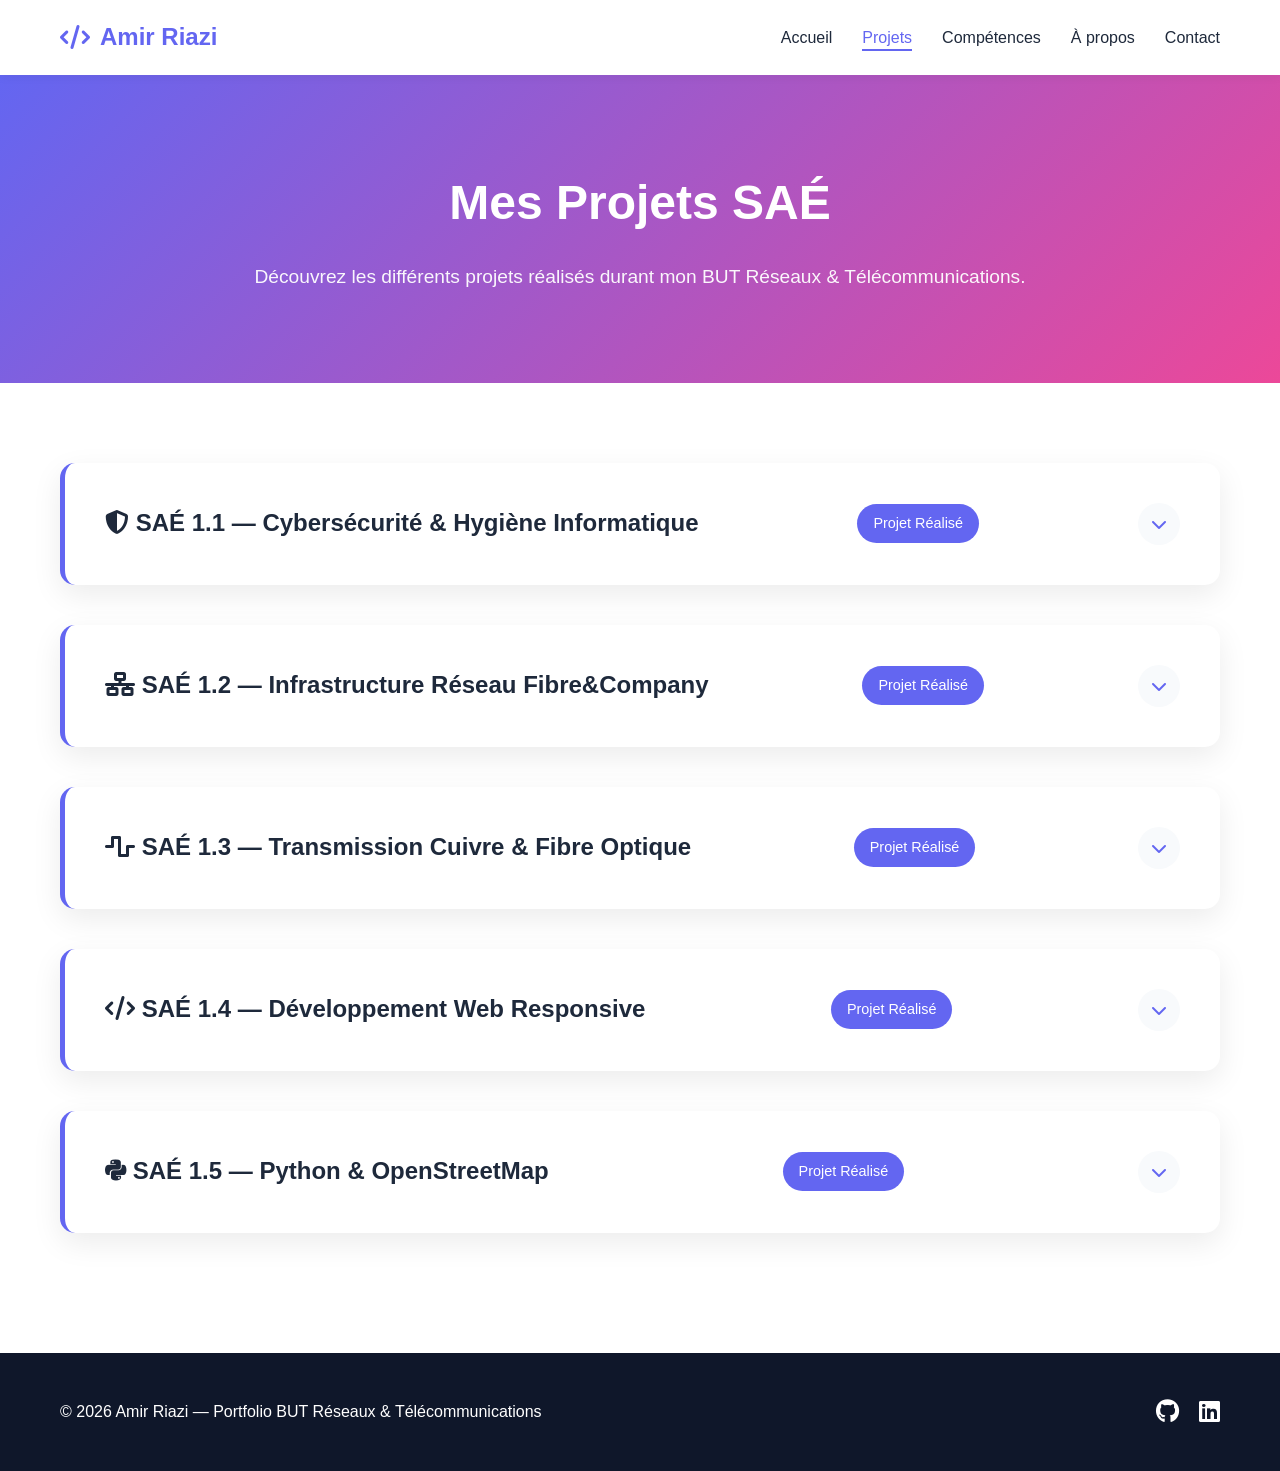
==== pages/projets.html @ 75310626 "first commit" ====
<!doctype html>
<html lang="fr">
  <head>
    <meta charset="UTF-8" />
    <meta name="viewport" content="width=device-width, initial-scale=1.0" />

    <title>Mes Projets SAÉ - Amir Riazi</title>

    <link rel="stylesheet" href="../css/style.css" />

    <link
      rel="stylesheet"
      href="https://cdnjs.cloudflare.com/ajax/libs/font-awesome/6.4.0/css/all.min.css"
    />
  </head>

  <body>
    <!-- NAVBAR -->

    <nav class="navbar">
      <div class="nav-container">
        <div class="logo">
          <a href="../index.html">
            <i class="fas fa-code"></i>
            Amir Riazi
          </a>
        </div>

        <ul class="nav-menu">
          <li><a href="../index.html">Accueil</a></li>
          <li><a href="projets.html" class="active">Projets</a></li>
          <li><a href="competences.html">Compétences</a></li>
          <li><a href="a-propos.html">À propos</a></li>
          <li><a href="contact.html">Contact</a></li>
        </ul>

        <div class="hamburger">
          <span></span>
          <span></span>
          <span></span>
        </div>
      </div>
    </nav>

    <!-- HERO -->

    <section class="page-hero">
      <h1>Mes Projets SAÉ</h1>

      <p>
        Découvrez les différents projets réalisés durant mon BUT Réseaux &
        Télécommunications.
      </p>
    </section>

    <!-- PROJETS -->

    <section class="projects-section">
      <div class="container">
        <!-- SAE 11 -->

        <div class="project-detail" id="sae11">
          <div class="project-header">
            <h2>
              <i class="fas fa-shield-alt"></i>
              SAÉ 1.1 — Cybersécurité & Hygiène Informatique
            </h2>

            <span class="status-badge">Projet Réalisé</span>
          </div>

          <div class="project-content">
            <!-- PRÉSENTATION -->

            <div class="project-info">
              <h3>📚 Présentation de la SAE11</h3>

              <p>
                La SAE11, intitulée
                <strong>
                  « Se sensibiliser à l’hygiène informatique et à la
                  cybersécurité » </strong
                >, avait pour objectif de découvrir les bonnes pratiques de
                sécurité informatique ainsi que les principaux risques présents
                dans un environnement numérique.
              </p>

              <p>
                Cette SAE était principalement une formation de sensibilisation
                à la cybersécurité et à l’utilisation sécurisée des outils
                informatiques.
              </p>
            </div>

            <!-- TRAVAIL RÉALISÉ -->

            <div class="project-info">
              <h3>👨‍💻 Travail réalisé</h3>

              <p>
                Durant cette SAE, nous avons travaillé en groupe sur une
                présentation orale portant sur les différences entre les
                protocoles Telnet et SSH.
              </p>

              <p>
                Nous avons réalisé un diaporama expliquant le fonctionnement des
                deux protocoles, leurs avantages ainsi que leurs différences de
                sécurité.
              </p>

              <p>
                Nous avons notamment expliqué pourquoi SSH est plus sécurisé que
                Telnet grâce au chiffrement des communications et à la
                protection des identifiants de connexion.
              </p>

              <p>
                Comme vous pouvez le voir dans
                <a href="#preuve1">la preuve 1</a>, nous avons préparé une
                présentation complète avant de passer notre oral devant la
                classe.
              </p>

              <p>
                Une autre partie importante de cette SAE concernait une
                formation d’hygiène informatique réalisée sur le site du MOOC
                ANSSI afin d’obtenir une certification de sensibilisation à la
                cybersécurité.
              </p>

              <p>
                Malheureusement, le site utilisé durant la formation a changé et
                nous n’avons plus accès à certaines parties de l’ancienne
                plateforme.
              </p>

              <p>
                Comme vous pouvez le voir dans
                <a href="#preuve2">la preuve 2</a>, cette formation abordait
                plusieurs thèmes liés à la sécurité informatique et aux bonnes
                pratiques numériques.
              </p>
            </div>

            <!-- DIFFICULTÉS -->

            <div class="project-info">
              <h3>⚠️ Difficultés rencontrées</h3>

              <p>
                Cette SAE ne comportait pas de grandes difficultés techniques
                car il s’agissait principalement d’un travail de sensibilisation
                et de recherche documentaire.
              </p>

              <p>
                La principale difficulté concernait surtout la compréhension des
                différences entre Telnet et SSH ainsi que l’organisation des
                informations pour la présentation orale.
              </p>

              <p>
                Il fallait également bien comprendre le rôle du chiffrement et
                des accès sécurisés dans les réseaux informatiques.
              </p>
            </div>

            <!-- DÉMARCHE -->

            <div class="project-info">
              <h3>🔧 Démarche réalisée</h3>

              <p>
                Pour réaliser ce travail, nous avons commencé par effectuer des
                recherches documentaires sur les protocoles Telnet et SSH afin
                de mieux comprendre leur fonctionnement.
              </p>

              <p>
                Nous avons ensuite réparti le travail entre les membres du
                groupe afin de préparer les différentes parties du diaporama.
              </p>

              <p>
                Après la préparation du support de présentation, nous avons
                organisé notre oral afin d’expliquer clairement les différences
                entre les deux protocoles et les notions de sécurité associées.
              </p>

              <p>
                Concernant la formation MOOC ANSSI, nous avons suivi les
                différents modules de sensibilisation afin d’apprendre les
                bonnes pratiques de cybersécurité et les risques liés aux usages
                numériques.
              </p>
            </div>

            <!-- AC -->

            <div class="project-info">
              <h3>📈 Apprentissages Critiques développés</h3>

              <div class="ac-list">
                <ul>
                  <li>
                    <strong>
                      AC11.02 — Comprendre l’architecture et les fondements des
                      systèmes numériques, les principes du codage de
                      l’information, des communications et de l’Internet
                    </strong>

                    <p>
                      Cette SAE m’a permis de mieux comprendre le fonctionnement
                      des communications réseau et les différences entre les
                      protocoles Telnet et SSH.
                    </p>
                  </li>

                  <li>
                    <strong>
                      AC11.04 — Maîtriser les rôles et les principes
                      fondamentaux des systèmes d’exploitation afin d’interagir
                      avec ceux-ci
                    </strong>

                    <p>
                      Grâce à cette SAE, j’ai découvert le fonctionnement des
                      accès distants sécurisés sous Linux ainsi que
                      l’utilisation de SSH pour administrer une machine de
                      manière sécurisée.
                    </p>
                  </li>
                </ul>
              </div>
            </div>

            <!-- PREUVES -->

            <div class="project-info">
              <h3>📸 Preuves</h3>

              <p>
                Les captures ci-dessous montrent la présentation réalisée sur
                les différences entre Telnet et SSH ainsi que la formation de
                sensibilisation à l’hygiène informatique suivie durant la SAE.
              </p>
            </div>

            <div class="project-gallery">
              <!-- PREUVE 1 -->

              <div class="proof-item" id="preuve1">
                <img
                  src="/images/telnet-ssh.png"
                  alt="Présentation Telnet et SSH"
                />

                <p class="proof-text">
                  Preuve 1 — Diaporama réalisé en groupe pour présenter les
                  différences entre les protocoles Telnet et SSH.
                </p>
              </div>

              <!-- PREUVE 2 -->

              <div class="proof-item" id="preuve2">
                <img src="/images/mooc-anssi.png" alt="Formation MOOC ANSSI" />

                <p class="proof-text">
                  Preuve 2 — Formation de sensibilisation à l’hygiène
                  informatique et à la cybersécurité réalisée sur le MOOC ANSSI.
                </p>
              </div>
            </div>
          </div>
        </div>

        <!-- SAE 12 -->

        <div class="project-detail" id="sae12">
          <div class="project-header">
            <h2>
              <i class="fas fa-network-wired"></i>
              SAÉ 1.2 — Infrastructure Réseau Fibre&Company
            </h2>

            <span class="status-badge">Projet Réalisé</span>
          </div>

          <div class="project-content">
            <!-- PRÉSENTATION -->

            <div class="project-info">
              <h3>📚 Présentation de la SAE12</h3>

              <p>
                La SAE12, intitulée
                <strong>« S’initier aux réseaux informatiques »</strong>, avait
                pour objectif de découvrir le fonctionnement d’une véritable
                infrastructure réseau d’entreprise à travers la mise en place
                d’un prototype réseau complet.
              </p>

              <p>
                Cette SAE a été l’une des SAE les plus enrichissantes et les
                plus importantes de ma première année de BUT Réseaux &
                Télécommunications car elle regroupait plusieurs domaines :
                réseaux, Linux, virtualisation, cybersécurité et services
                réseau.
              </p>

              <p>
                Nous avons travaillé sur une entreprise fictive appelée
                <strong>Fibre&Company</strong>, spécialisée dans le déploiement
                de fibre optique.
              </p>

              <p>
                Comme vous pouvez le voir dans
                <a href="#preuve4">la preuve 4</a>, nous disposions d’un schéma
                physique complet représentant l’architecture réseau du projet à
                réaliser.
              </p>
            </div>

            <!-- DÉMARCHES RÉALISÉES -->

            <div class="project-info">
              <h3>🛠️ Démarches réalisées</h3>

              <p>
                Dans ce projet réalisé en groupe de quatre étudiants, mon rôle
                principal concernait la configuration des switchs de niveau 2
                (L2).
              </p>

              <p>
                J’ai commencé par créer plusieurs VLANs afin de séparer les
                différents services de l’entreprise et améliorer l’organisation
                du réseau.
              </p>

              <p>
                J’ai ensuite configuré les ports des switchs en mode
                <strong>trunk</strong> afin de permettre le passage des VLANs
                entre les différents équipements réseau.
              </p>

              <p>
                Nous avons également travaillé sur le routage inter-VLAN afin de
                permettre la communication entre les différents réseaux de
                l’entreprise.
              </p>

              <p>
                Une autre partie importante du projet concernait
                l’administration sous Linux Debian et la virtualisation avec
                Proxmox.
              </p>

              <p>
                Nous avons configuré plusieurs services réseau ainsi qu’un
                serveur FTP permettant de sauvegarder les fichiers de
                configuration des switchs.
              </p>

              <p>
                Comme vous pouvez le voir dans
                <a href="#preuve4">la preuve 4</a>, nous avons suivi un schéma
                physique précis représentant l’infrastructure réseau complète de
                l’entreprise.
              </p>
            </div>

            <!-- DIFFICULTÉS -->

            <div class="project-info">
              <h3>⚠️ Difficultés rencontrées</h3>

              <p>Le premier problème concernait la configuration des VLANs.</p>

              <p>
                Nous avions oublié de créer un VLAN correspondant à une partie
                de l’entreprise, ce qui empêchait certains équipements de
                communiquer correctement sur le réseau.
              </p>

              <p>
                Comme vous pouvez le voir dans
                <a href="#preuve1">la preuve 1</a>, il manquait une partie de la
                configuration VLAN dans notre infrastructure.
              </p>

              <p>
                Le deuxième problème concernait le serveur Proxmox et la
                configuration du NAT.
              </p>

              <p>
                Nous manquions de connaissances concernant la traduction
                d’adresses IP permettant aux machines virtuelles d’accéder à
                Internet depuis le réseau interne de l’entreprise.
              </p>

              <p>
                Comme vous pouvez le voir dans
                <a href="#preuve2">la preuve 2</a>, la configuration du NAT et
                des services réseau sous Linux Debian était une partie complexe
                du projet.
              </p>

              <p>Le troisième problème concernait le routage inter-VLAN.</p>

              <p>
                Certaines erreurs dans la configuration empêchaient les VLANs de
                communiquer correctement entre eux.
              </p>

              <p>
                Comme vous pouvez le voir dans
                <a href="#preuve3">la preuve 3</a>, plusieurs erreurs de
                configuration réseau empêchaient le bon fonctionnement du
                routage inter-VLAN.
              </p>
            </div>

            <!-- RÉSOLUTION -->

            <div class="project-info">
              <h3>🔧 Démarches de résolution</h3>

              <p>
                Pour résoudre le problème des VLANs, nous avons analysé notre
                architecture réseau puis ajouté le VLAN manquant afin de
                corriger la communication entre les différents services de
                l’entreprise.
              </p>

              <p>
                Concernant le problème du NAT sous Proxmox, nous avons effectué
                des recherches dans la documentation ainsi que sur Internet afin
                de mieux comprendre le fonctionnement de la traduction
                d’adresses IP.
              </p>

              <p>
                Après plusieurs tests et modifications des configurations
                réseau, nous avons réussi à permettre aux machines virtuelles
                d’accéder à Internet.
              </p>

              <p>
                Enfin, pour résoudre les problèmes de routage inter-VLAN, nous
                avons revérifié les configurations des interfaces, des VLANs et
                des routes afin de corriger les erreurs présentes dans le
                réseau.
              </p>

              <p>
                Grâce à cette démarche progressive, nous avons réussi à rendre
                l’infrastructure réseau fonctionnelle et plus stable.
              </p>
            </div>

            <!-- AC -->

            <div class="project-info">
              <h3>📈 Apprentissages Critiques développés</h3>

              <div class="ac-list">
                <ul>
                  <li>
                    <strong>
                      AC11.01 — Maîtriser les lois fondamentales de
                      l’électricité
                    </strong>

                    <p>
                      Cette SAE m’a permis de mieux comprendre le fonctionnement
                      des équipements réseau et leur organisation dans une
                      infrastructure professionnelle.
                    </p>
                  </li>

                  <li>
                    <strong>
                      AC11.02 — Comprendre l’architecture et les fondements des
                      systèmes numériques
                    </strong>

                    <p>
                      Grâce à cette SAE, j’ai découvert le fonctionnement global
                      d’une infrastructure réseau d’entreprise et les principes
                      de communication entre les différents réseaux.
                    </p>
                  </li>

                  <li>
                    <strong>
                      AC11.03 — Configurer les fonctions de base du réseau local
                    </strong>

                    <p>
                      Cette SAE m’a permis de configurer des VLANs, des ports
                      trunk et plusieurs équipements Cisco dans une
                      infrastructure réseau complète.
                    </p>
                  </li>

                  <li>
                    <strong>
                      AC11.04 — Maîtriser les rôles et principes fondamentaux
                      des systèmes d’exploitation
                    </strong>

                    <p>
                      J’ai découvert l’administration Linux Debian ainsi que la
                      configuration des services réseau et de la virtualisation
                      sous Proxmox.
                    </p>
                  </li>

                  <li>
                    <strong>
                      AC11.05 — Identifier les dysfonctionnements du réseau
                      local
                    </strong>

                    <p>
                      Cette SAE m’a permis d’analyser et corriger plusieurs
                      problèmes réseau liés aux VLANs, au NAT et au routage
                      inter-VLAN.
                    </p>
                  </li>
                </ul>
              </div>
            </div>

            <!-- PREUVES -->

            <div class="project-info">
              <h3>📸 Preuves</h3>

              <p>
                Les captures ci-dessous présentent différentes étapes du projet,
                les configurations réalisées ainsi que les problèmes rencontrés
                durant la SAE12.
              </p>
            </div>

            <div class="project-gallery">
              <!-- PREUVE 1 -->

              <div class="proof-item" id="preuve1">
                <img
                  src="/images/intervlan-problem.png"
                  alt="Problème routage inter VLAN"
                />

                <p class="proof-text">
                  Preuve 1 — Problèmes rencontrés durant la configuration du
                  routage inter-VLAN.
                </p>
              </div>

              <!-- PREUVE 2 -->

              <div class="proof-item" id="preuve2">
                <img
                  src="/images/proxmox-linux.png"
                  alt="Configuration Proxmox Linux"
                />

                <p class="proof-text">
                  Preuve 2 — Configuration des services réseau sous Proxmox et
                  Linux Debian.
                </p>
              </div>

              <!-- PREUVE 3 -->

              <div class="proof-item" id="preuve3">
                <img src="/images/vlan-problem.png" alt="Erreur VLAN" />

                <p class="proof-text">
                  Preuve 3 — Erreurs de configuration VLAN durant le projet.
                </p>
              </div>

              <!-- PREUVE 4 -->

              <div class="proof-item" id="preuve4">
                <img
                  src="/images/schema-physique.png"
                  alt="Schéma physique réseau"
                />

                <p class="proof-text">
                  Preuve 4 — Schéma physique de l’infrastructure réseau fourni
                  pour le projet Fibre&Company.
                </p>
              </div>
            </div>
          </div>
        </div>

        <!-- SAE 13 -->

        <div class="project-detail" id="sae13">
          <div class="project-header">
            <h2>
              <i class="fas fa-wave-square"></i>
              SAÉ 1.3 — Transmission Cuivre & Fibre Optique
            </h2>

            <span class="status-badge">Projet Réalisé</span>
          </div>

          <div class="project-content">
            <div class="project-info">
              <h3>📚 Présentation de la SAE13</h3>

              <p>
                La SAE13, intitulée
                <strong>« Découverte d’un dispositif de transmission »</strong>,
                avait pour objectif de découvrir les supports physiques de
                transmission utilisés dans les réseaux informatiques, notamment
                les câbles en cuivre et la fibre optique.
              </p>

              <p>
                Durant cette SAE, nous avons réalisé plusieurs manipulations
                permettant de comprendre le fonctionnement des transmissions
                réseau et les méthodes utilisées pour mesurer certaines
                caractéristiques physiques des câbles.
              </p>

              <p>
                Nous avons notamment effectué des mesures de longueur de câbles
                avec un analyseur DTF, observé le déplacement d’une onde dans un
                câble avec un oscilloscope et réalisé des mesures d’atténuation
                sur une liaison fibre optique FTTH.
              </p>

              <p>
                Cette SAE m’a permis de mieux comprendre le fonctionnement des
                supports de transmission et les techniques utilisées pour
                analyser la qualité d’une liaison réseau.
              </p>
            </div>

            <div class="project-info">
              <h3>👨‍💻 Réalisation du projet</h3>

              <p>
                Pour réaliser cette SAE, nous avons commencé par manipuler
                différents types de câbles comme les câbles coaxiaux RG58 et les
                câbles Ethernet.
              </p>

              <p>
                Nous avons utilisé un analyseur DTF afin de mesurer la longueur
                des câbles et détecter d’éventuels défauts de transmission.
              </p>

              <p>
                Ensuite, nous avons utilisé un GBF et un oscilloscope pour
                observer le temps de propagation d’une impulsion électrique dans
                les câbles afin de calculer leur longueur.
              </p>

              <p>
                Une autre partie importante du projet concernait la fibre
                optique. Nous avons réalisé une liaison FTTH puis effectué des
                mesures de photométrie afin d’analyser l’atténuation du signal
                optique.
              </p>

              <p>
                Nous avons également étudié les différentes étapes de
                certification des supports de transmission grâce à une étude
                documentaire réalisée en parallèle des manipulations.
              </p>
            </div>

            <div class="project-info">
              <h3>⚠️ Difficultés rencontrées</h3>

              <p>
                L’une des principales difficultés du projet concernait
                l’utilisation des appareils de mesure comme le DTF et
                l’oscilloscope, car il fallait bien comprendre l’interprétation
                des signaux et des résultats obtenus.
              </p>

              <p>
                Nous avons aussi rencontré des difficultés lors du calcul de la
                longueur des câbles à partir du temps de propagation des
                impulsions électriques.
              </p>

              <p>
                Concernant la fibre optique, la réalisation de la liaison FTTH
                demandait beaucoup de précision afin d’obtenir une atténuation
                correcte et éviter les pertes importantes du signal.
              </p>
            </div>

            <div class="project-info">
              <h3>🔧 Démarche de résolution</h3>

              <p>
                Pour résoudre ces difficultés, nous avons procédé étape par
                étape en vérifiant les branchements et les paramètres des
                appareils de mesure.
              </p>

              <p>
                Nous avons utilisé les formules étudiées en TD afin de calculer
                la NVP et la longueur des câbles à partir des mesures réalisées.
              </p>

              <p>
                Pour mieux comprendre les résultats, nous avons comparé les
                différentes mesures obtenues avec le DTF, le GBF et
                l’oscilloscope.
              </p>

              <p>
                Concernant la fibre optique, nous avons vérifié les connexions
                et repris plusieurs fois les mesures afin d’obtenir une
                atténuation plus précise et plus stable.
              </p>
            </div>

            <div class="project-info">
              <h3>📈 Bilan et compétences développées</h3>

              <p>
                Cette SAE m’a permis de développer mes compétences dans
                l’analyse des supports de transmission et dans l’utilisation des
                appareils de mesure réseau.
              </p>

              <p>
                J’ai appris à interpréter des signaux électriques, mesurer des
                longueurs de câbles et analyser l’atténuation d’une liaison
                fibre optique.
              </p>

              <p>
                Cette expérience m’a également permis de mieux comprendre le
                rôle des supports physiques dans les réseaux informatiques et
                les méthodes utilisées pour qualifier une liaison réseau.
              </p>
            </div>

            <div class="project-info">
              <h3>🛠️ Matériels utilisés</h3>

              <div class="skills-list">
                <span class="skill-tag">Oscilloscope</span>
                <span class="skill-tag">GBF</span>
                <span class="skill-tag">DTF</span>
                <span class="skill-tag">FTTH</span>
                <span class="skill-tag">RG58</span>
              </div>
            </div>

            <div class="project-gallery">
              <img src="/images/13.png" alt="Fibre Optique" />

              <img src="/images/cable.jpg" alt="Oscilloscope" />
            </div>
          </div>
        </div>
        <!-- SAE 14 -->

        <div class="project-detail" id="sae14">
          <div class="project-header">
            <h2>
              <i class="fas fa-code"></i>
              SAÉ 1.4 — Développement Web Responsive
            </h2>

            <span class="status-badge">Projet Réalisé</span>
          </div>

          <div class="project-content">
            <div class="project-info">
              <h3>📚 Présentation du projet</h3>

              <p>
                Cette SAE avait pour objectif de créer un site web responsive en
                utilisant HTML, CSS et JavaScript.
              </p>

              <p>
                Le projet consistait à développer un site Internet multipages
                avec une interface moderne, une navigation claire et un design
                adapté aux différents écrans comme les ordinateurs et les
                téléphones.
              </p>

              <p>
                Nous avons également utilisé GitHub Pages afin de publier le
                site web en ligne.
              </p>

              <p>
                Cette SAE m’a permis de découvrir les bases du développement web
                et l’organisation d’un projet front-end.
              </p>
            </div>

            <div class="project-info">
              <h3>👨‍💻 Réalisation du projet</h3>

              <p>
                Pour réaliser ce projet, nous avons commencé par créer la
                structure du site avec HTML avant d’ajouter le design avec CSS.
              </p>

              <p>
                Nous avons utilisé Flexbox et CSS Grid afin d’organiser les
                éléments de la page et rendre le site responsive sur différentes
                tailles d’écran.
              </p>

              <p>
                Une partie du projet concernait également l’ajout d’interactions
                en JavaScript afin d’améliorer l’expérience utilisateur et la
                navigation du site.
              </p>

              <p>
                Enfin, nous avons publié le projet sur GitHub Pages afin de
                rendre le site accessible en ligne.
              </p>
            </div>

            <div class="project-info">
              <h3>⚠️ Difficultés rencontrées</h3>

              <p>
                L’une des principales difficultés du projet concernait le CSS et
                l’organisation de la mise en page.
              </p>

              <p>
                Au début, j’avais du mal à comprendre le fonctionnement de
                Flexbox et CSS Grid, notamment pour aligner correctement les
                éléments et adapter le site aux différentes tailles d’écran.
              </p>

              <p>
                J’ai également rencontré des difficultés avec le responsive
                design, car certaines parties du site ne s’affichaient pas
                correctement sur téléphone ou tablette.
              </p>

              <p>
                La gestion des espacements, des tailles et de la structure des
                pages demandait beaucoup de tests et de modifications.
              </p>
            </div>

            <div class="project-info">
              <h3>🔧 Démarche de résolution</h3>

              <p>
                Pour résoudre ces difficultés, j’ai réalisé plusieurs tests en
                modifiant progressivement le CSS afin de mieux comprendre le
                comportement des éléments sur la page.
              </p>

              <p>
                J’ai utilisé les outils de développement du navigateur pour
                analyser les problèmes d’affichage et corriger les erreurs de
                mise en page.
              </p>

              <p>
                J’ai également consulté la documentation HTML/CSS ainsi que des
                exemples de Flexbox et CSS Grid afin de mieux comprendre leur
                fonctionnement.
              </p>

              <p>
                Grâce à cette méthode, j’ai pu améliorer progressivement le
                design du site et rendre l’interface plus responsive et plus
                propre.
              </p>
            </div>

            <div class="project-info">
              <h3>📈 Bilan et compétences développées</h3>

              <p>
                Cette SAE m’a permis de développer mes compétences en
                développement web front-end et en création d’interfaces web
                responsives.
              </p>

              <p>
                J’ai appris à structurer un site avec HTML, créer une mise en
                page avec CSS et utiliser JavaScript pour ajouter des
                interactions.
              </p>

              <p>
                Cette expérience m’a également permis de mieux comprendre
                l’importance de l’ergonomie, du responsive design et de
                l’organisation du code dans un projet web.
              </p>
            </div>

            <div class="project-info">
              <h3>🛠️ Technologies utilisées</h3>

              <div class="skills-list">
                <span class="skill-tag">HTML5</span>
                <span class="skill-tag">CSS3</span>
                <span class="skill-tag">JavaScript</span>
                <span class="skill-tag">GitHub</span>
                <span class="skill-tag">Responsive Design</span>
              </div>
            </div>

            <div class="project-gallery">
              <img src="/images/14.jpg" alt="Projet Web" />

              <img
                src="/images/html-css-collage-concept.jpg"
                alt="Responsive Design"
              />
            </div>
          </div>
        </div>

        <!-- SAE 15 -->

        <div class="project-detail" id="sae15">
          <div class="project-header">
            <h2>
              <i class="fab fa-python"></i>
              SAÉ 1.5 — Python & OpenStreetMap
            </h2>

            <span class="status-badge">Projet Réalisé</span>
          </div>

          <div class="project-content">
            <div class="project-info">
              <h3>📚 Présentation de la SAE15</h3>

              <p>
                La SAE15, intitulée
                <strong>« Traiter des données »</strong>, avait pour objectif de
                développer des outils en Python permettant d’exploiter les
                données du projet OpenStreetMap à l’aide de différentes APIs.
              </p>

              <p>
                Le projet consistait à récupérer des données géographiques au
                format JSON puis à générer automatiquement des fichiers Markdown
                et HTML contenant des informations et des statistiques sur
                différents lieux.
              </p>

              <p>
                Nous avons notamment travaillé avec les APIs OpenStreetMap et
                Overpass afin de récupérer des informations sur des points
                d’intérêt comme des restaurants, magasins ou autres équipements
                présents dans une zone géographique donnée.
              </p>

              <p>
                Cette SAE m’a permis de découvrir le traitement de données en
                Python, l’utilisation des APIs web et la génération automatique
                de fichiers HTML.
              </p>
            </div>

            <div class="project-info">
              <h3>👨‍💻 Réalisation du projet</h3>

              <p>
                Pour réaliser cette SAE, nous avons commencé par apprendre à
                envoyer des requêtes vers les APIs OpenStreetMap afin de
                récupérer des données géographiques au format JSON.
              </p>

              <p>
                Nous avons ensuite développé plusieurs scripts Python permettant
                d’analyser les données récupérées et de générer automatiquement
                des fichiers Markdown puis HTML.
              </p>

              <p>
                Une partie importante du projet consistait également à calculer
                des statistiques sur les données récupérées, comme le nombre de
                restaurants, les types de commerces ou certaines informations
                présentes dans OpenStreetMap.
              </p>

              <p>
                Nous avons aussi travaillé sur la conversion automatique des
                fichiers Markdown vers HTML afin d’obtenir une présentation plus
                agréable et plus lisible des résultats.
              </p>
            </div>

            <div class="project-info">
              <h3>⚠️ Difficultés rencontrées</h3>

              <p>
                L’une des principales difficultés du projet concernait la
                compréhension du format JSON et l’organisation des données
                récupérées depuis les APIs.
              </p>

              <p>
                J’ai également rencontré des difficultés lors de l’utilisation
                des requêtes API car certaines données n’étaient pas toujours
                organisées de la même manière.
              </p>

              <p>
                La génération automatique des fichiers HTML demandait aussi
                beaucoup d’attention afin d’obtenir une structure correcte et un
                affichage lisible.
              </p>

              <p>
                Une autre difficulté concernait le traitement des statistiques
                et l’analyse des données récupérées dans les différentes zones
                géographiques.
              </p>
            </div>

            <div class="project-info">
              <h3>🔧 Démarche de résolution</h3>

              <p>
                Pour résoudre ces difficultés, nous avons testé progressivement
                les requêtes API afin de mieux comprendre la structure des
                données retournées par OpenStreetMap.
              </p>

              <p>
                Nous avons utilisé plusieurs affichages et vérifications dans
                Python afin d’analyser le contenu des dictionnaires JSON et
                identifier les informations importantes.
              </p>

              <p>
                Concernant les fichiers HTML, nous avons corrigé progressivement
                la structure des pages afin d’améliorer l’affichage et la
                lisibilité des résultats.
              </p>

              <p>
                Nous avons également réalisé plusieurs tests sur les
                statistiques afin de vérifier la cohérence des données
                calculées.
              </p>
            </div>

            <div class="project-info">
              <h3>📈 Bilan et compétences développées</h3>

              <p>
                Cette SAE m’a permis de développer mes compétences en
                programmation Python et en traitement de données.
              </p>

              <p>
                J’ai appris à utiliser des APIs web, manipuler des données JSON,
                automatiser la génération de fichiers HTML et analyser des
                données géographiques.
              </p>

              <p>
                Cette expérience m’a également permis de mieux comprendre le
                fonctionnement des APIs et l’importance de l’organisation des
                données dans un projet informatique.
              </p>
            </div>

            <div class="project-info">
              <h3>🛠️ Technologies utilisées</h3>

              <div class="skills-list">
                <span class="skill-tag">Python</span>
                <span class="skill-tag">JSON</span>
                <span class="skill-tag">API REST</span>
                <span class="skill-tag">Markdown</span>
                <span class="skill-tag">OpenStreetMap</span>
              </div>
            </div>

            <div class="project-gallery">
              <img src="/images/15.gif" alt="Projet Python" />

              <img src="/images/python .gif" alt="OpenStreetMap" />
            </div>
          </div>
        </div>
      </div>
    </section>

    <!-- FOOTER -->

    <footer>
      <div class="container">
        <p>
          &copy; 2026 Amir Riazi — Portfolio BUT Réseaux & Télécommunications
        </p>

        <div class="social-links">
          <a href="https://github.com/amir76-cell">
            <i class="fab fa-github"></i>
          </a>

          <a href="https://www.linkedin.com/in/amir-riazi-networking/">
            <i class="fab fa-linkedin"></i>
          </a>
        </div>
      </div>
    </footer>

    <script src="../js/script.js"></script>
  </body>
</html>
---- css/style.css ----
/* =====================================================
   VARIABLES & CONFIGURATION
===================================================== */

:root {
  --primary: #6366f1;
  --primary-dark: #4f46e5;
  --secondary: #ec4899;

  --bg-dark: #0f172a;
  --bg-light: #f8fafc;

  --text-dark: #1e293b;
  --text-light: #64748b;

  --white: #ffffff;
  --border: #e2e8f0;

  --shadow: 0 10px 30px rgba(0, 0, 0, 0.08);

  --transition: all 0.3s ease;
}

/* =====================================================
   RESET
===================================================== */

* {
  margin: 0;
  padding: 0;
  box-sizing: border-box;
}

html {
  scroll-behavior: smooth;
}

body {
  font-family: "Segoe UI", Tahoma, Geneva, Verdana, sans-serif;
  color: var(--text-dark);
  background: var(--white);
  line-height: 1.6;
  overflow-x: hidden;
}

img {
  max-width: 100%;
  display: block;
}

.container {
  max-width: 1200px;
  margin: auto;
  padding: 0 20px;
}

/* =====================================================
   NAVBAR
===================================================== */

.navbar {
  background: var(--white);
  position: sticky;
  top: 0;
  z-index: 1000;
  box-shadow: 0 2px 15px rgba(0, 0, 0, 0.05);
}

.nav-container {
  max-width: 1200px;
  margin: auto;
  padding: 0 20px;

  height: 75px;

  display: flex;
  justify-content: space-between;
  align-items: center;
}

.logo a {
  text-decoration: none;
  color: var(--primary);
  font-size: 1.5rem;
  font-weight: 700;

  display: flex;
  align-items: center;
  gap: 10px;
}

.nav-menu {
  list-style: none;

  display: flex;
  gap: 30px;
}

.nav-menu a {
  text-decoration: none;
  color: var(--text-dark);
  font-weight: 500;

  position: relative;
  transition: var(--transition);
}

.nav-menu a:hover,
.nav-menu a.active {
  color: var(--primary);
}

.nav-menu a::after {
  content: "";

  position: absolute;
  bottom: -5px;
  left: 0;

  width: 0;
  height: 2px;

  background: var(--primary);

  transition: var(--transition);
}

.nav-menu a:hover::after,
.nav-menu a.active::after {
  width: 100%;
}

/* =====================================================
   HAMBURGER
===================================================== */

.hamburger {
  display: none;
  flex-direction: column;
  gap: 5px;
  cursor: pointer;
}

.hamburger span {
  width: 25px;
  height: 3px;

  background: var(--text-dark);

  border-radius: 2px;

  transition: var(--transition);
}

/* =====================================================
   HERO
===================================================== */

.hero,
.page-hero {
  background: linear-gradient(135deg, var(--primary), var(--secondary));

  color: white;
  text-align: center;
}

.hero {
  min-height: 85vh;

  display: flex;
  justify-content: center;
  align-items: center;

  padding: 120px 20px;
}

.page-hero {
  padding: 90px 20px;
}

.hero-content {
  display: flex;
  align-items: center;
  justify-content: center;

  gap: 60px;

  flex-wrap: wrap;
}

.hero-text {
  max-width: 650px;
}

.hero h1,
.page-hero h1 {
  font-size: 3rem;
  margin-bottom: 20px;

  animation: slideInDown 0.8s ease;
}

.hero p,
.page-hero p {
  font-size: 1.2rem;
  opacity: 0.95;

  animation: slideInUp 0.8s ease;
}

.hero-photo {
  width: 260px;
  height: 260px;

  border-radius: 50%;
  overflow: hidden;

  border: 5px solid rgba(255, 255, 255, 0.2);

  box-shadow: var(--shadow);
}

.hero-photo img {
  width: 100%;
  height: 100%;
  object-fit: cover;
}

/* =====================================================
   BUTTONS
===================================================== */

.btn {
  display: inline-block;

  padding: 12px 28px;

  border-radius: 8px;

  text-decoration: none;
  font-weight: 600;

  transition: var(--transition);
}

.btn-primary {
  background: var(--primary);
  color: white;
}

.btn-primary:hover {
  background: var(--primary-dark);
  transform: translateY(-3px);
}

.btn-secondary {
  border: 2px solid var(--primary);
  color: var(--primary);
  background: white;
}

.btn-secondary:hover {
  background: var(--primary);
  color: white;
}

/* =====================================================
   PROJECTS
===================================================== */

.featured-projects,
.projects-section,
.skills-section,
.about-section,
.contact-section,
.timeline-section,
.cta {
  padding: 80px 20px;
}

.featured-projects {
  background: var(--bg-light);
}

.projects-grid,
.skills-grid {
  display: grid;
  grid-template-columns: repeat(auto-fit, minmax(280px, 1fr));

  gap: 30px;
}

.project-card,
.skill-category,
.project-detail,
.timeline-content,
.stat-card,
.contact-form-container,
.contact-info,
.about-photo-card {
  background: white;

  border-radius: 15px;

  box-shadow: var(--shadow);
}

.project-card {
  padding: 35px;
  text-align: center;

  transition: var(--transition);
}

.project-card:hover {
  transform: translateY(-10px);
}

.project-icon {
  font-size: 3rem;
  color: var(--primary);

  margin-bottom: 20px;
}

.project-card h3 {
  margin-bottom: 15px;
}

.project-card p {
  color: var(--text-light);
  margin-bottom: 20px;
}

.project-detail {
  padding: 40px;
  margin-bottom: 40px;

  border-left: 5px solid var(--primary);
}

.project-header {
  display: flex;
  justify-content: space-between;
  align-items: center;

  flex-wrap: wrap;
  gap: 20px;

  margin-bottom: 30px;

  cursor: pointer;
  user-select: none;
}

.project-detail:not(.open) .project-header {
  margin-bottom: 0;
}

.project-content {
  display: none;
  padding-top: 5px;
}

.project-detail.open .project-content {
  display: block;
}

.project-toggle {
  width: 42px;
  height: 42px;

  border: 0;
  border-radius: 50%;

  background: var(--bg-light);
  color: var(--primary);

  font-size: 1rem;
  cursor: pointer;

  display: inline-flex;
  align-items: center;
  justify-content: center;

  transition: var(--transition);
}

.project-toggle:hover {
  background: var(--primary);
  color: white;
}

.project-detail.open .project-toggle {
  transform: rotate(180deg);
}

.status-badge {
  background: var(--primary);
  color: white;

  padding: 8px 16px;

  border-radius: 20px;

  font-size: 0.9rem;
}

.project-info {
  margin-bottom: 30px;
}

.project-info h3 {
  margin-bottom: 15px;
  color: var(--primary);
}

.project-info p,
.project-info li {
  color: var(--text-light);
}

.project-info ul {
  list-style: none;
}

.project-info li {
  margin-bottom: 10px;
}

.skills-list {
  display: flex;
  flex-wrap: wrap;
  gap: 10px;
}

.skill-tag {
  background: var(--primary);
  color: white;

  padding: 8px 15px;

  border-radius: 20px;

  font-size: 0.9rem;
}

.project-gallery {
  display: grid;
  grid-template-columns: repeat(auto-fit, minmax(250px, 1fr));

  gap: 20px;
}

.project-gallery img {
  border-radius: 10px;
}

/* =====================================================
   SKILLS
===================================================== */

.skill-category {
  padding: 30px;
}

.skill-category h3 {
  margin-bottom: 25px;

  color: var(--primary);

  display: flex;
  align-items: center;
  gap: 10px;
}

.skill-item {
  margin-bottom: 20px;
}

.progress-bar {
  width: 100%;
  height: 8px;

  background: var(--border);

  border-radius: 10px;
  overflow: hidden;
}

.progress {
  height: 100%;

  background: linear-gradient(90deg, var(--primary), var(--secondary));
}

/* =====================================================
   ABOUT
===================================================== */

.about-content {
  display: grid;
  grid-template-columns: 1fr 320px;

  gap: 50px;
}

.about-text h2,
.about-text h3 {
  margin-bottom: 15px;
}

.about-text h2 {
  color: var(--primary);
}

.about-text p {
  color: var(--text-light);
  margin-bottom: 15px;
}

.formation-list {
  list-style: none;
}

.formation-list li {
  margin-bottom: 10px;
  color: var(--text-light);
}

.about-photo-card {
  padding: 30px;
  text-align: center;
}

.about-photo-card img {
  width: 180px;
  height: 180px;

  margin: auto auto 20px;

  border-radius: 50%;
  object-fit: cover;
}

.about-stats {
  margin-top: 30px;

  display: grid;
  gap: 20px;
}

.stat-card {
  padding: 25px;
  text-align: center;

  background: linear-gradient(135deg, var(--primary), var(--secondary));

  color: white;
}

.stat-card h4 {
  font-size: 2rem;
}

/* =====================================================
   TIMELINE
===================================================== */

.timeline-section {
  background: var(--bg-light);
}

.timeline {
  position: relative;
  margin-top: 50px;
}

.timeline::before {
  content: "";

  position: absolute;
  left: 50%;

  width: 3px;
  height: 100%;

  background: var(--primary);

  transform: translateX(-50%);
}

.timeline-item {
  position: relative;
  margin-bottom: 40px;
}

.timeline-item:nth-child(odd) {
  padding-right: calc(50% + 40px);
  text-align: right;
}

.timeline-item:nth-child(even) {
  padding-left: calc(50% + 40px);
}

.timeline-date {
  position: absolute;

  left: 50%;
  transform: translateX(-50%);

  background: var(--primary);
  color: white;

  padding: 8px 16px;

  border-radius: 20px;

  font-size: 0.9rem;
}

.timeline-content {
  padding: 25px;
}

/* =====================================================
   CONTACT
===================================================== */

.contact-content {
  display: grid;
  grid-template-columns: 1fr 1fr;

  gap: 50px;
}

.contact-form-container,
.contact-info {
  padding: 35px;
}

.contact-form-container h2,
.contact-info h2 {
  margin-bottom: 30px;
  color: var(--primary);
}

.form-group {
  margin-bottom: 20px;
}

.form-group label {
  display: block;
  margin-bottom: 8px;

  font-weight: 600;
}

.form-group input,
.form-group textarea {
  width: 100%;

  padding: 12px;

  border: 1px solid var(--border);
  border-radius: 8px;

  font-family: inherit;

  transition: var(--transition);
}

.form-group input:focus,
.form-group textarea:focus {
  outline: none;

  border-color: var(--primary);

  box-shadow: 0 0 0 3px rgba(99, 102, 241, 0.1);
}

.info-item {
  display: flex;
  gap: 20px;

  margin-bottom: 25px;
}

.info-item i {
  color: var(--primary);
  font-size: 1.4rem;
}

.info-item a {
  color: var(--primary);
  text-decoration: none;
}

.contact-photo {
  width: 140px;
  height: 140px;

  border-radius: 50%;

  object-fit: cover;

  margin-bottom: 20px;
}

.social-contact {
  margin-top: 20px;
}

.social-links {
  display: flex;
  gap: 20px;
}

.social-links a {
  color: white;
  font-size: 1.5rem;

  transition: var(--transition);
}

.social-links a:hover {
  transform: translateY(-3px);
  color: var(--primary);
}

.contact-info .social-title {
  margin-top: 30px;
  margin-bottom: 15px;

  color: var(--primary);
}

.contact-info .social-contact a {
  min-height: 44px;
  padding: 0 16px;

  border-radius: 999px;

  background: var(--primary);
  color: white;

  display: inline-flex;
  align-items: center;
  justify-content: center;
  gap: 8px;

  font-size: 1rem;
  font-weight: 600;
  text-decoration: none;
}

.contact-info .social-contact a:hover {
  background: var(--primary-dark);
  color: white;
}

/* =====================================================
   CTA
===================================================== */

.cta {
  background: linear-gradient(135deg, var(--primary), var(--secondary));

  color: white;
  text-align: center;
}

.cta h2 {
  font-size: 2.5rem;
  margin-bottom: 15px;
}

.cta p {
  margin-bottom: 25px;
}

/* =====================================================
   FOOTER
===================================================== */

footer {
  background: var(--bg-dark);

  color: white;

  padding: 40px 20px;
}

footer .container {
  display: flex;
  justify-content: space-between;
  align-items: center;

  flex-wrap: wrap;
  gap: 20px;
}

/* =====================================================
   ANIMATIONS
===================================================== */

@keyframes slideInDown {
  from {
    opacity: 0;
    transform: translateY(-30px);
  }

  to {
    opacity: 1;
    transform: translateY(0);
  }
}

@keyframes slideInUp {
  from {
    opacity: 0;
    transform: translateY(30px);
  }

  to {
    opacity: 1;
    transform: translateY(0);
  }
}

/* =====================================================
   RESPONSIVE
===================================================== */

@media (max-width: 900px) {
  .hero-content,
  .about-content,
  .contact-content {
    grid-template-columns: 1fr;
    flex-direction: column;

    text-align: center;
  }

  .timeline::before {
    left: 20px;
  }

  .timeline-item:nth-child(odd),
  .timeline-item:nth-child(even) {
    padding-left: 80px;
    padding-right: 0;

    text-align: left;
  }

  .timeline-date {
    left: 20px;
    transform: none;
  }
}

@media (max-width: 768px) {
  .nav-menu {
    display: none;

    position: absolute;
    top: 75px;
    left: 0;

    width: 100%;

    background: white;

    flex-direction: column;

    padding: 20px;
  }

  .nav-menu.active {
    display: flex;
  }

  .hamburger {
    display: flex;
  }

  .hero h1,
  .page-hero h1 {
    font-size: 2.2rem;
  }

  footer .container {
    flex-direction: column;
    text-align: center;
  }
}

@media (max-width: 480px) {
  .hero h1,
  .page-hero h1 {
    font-size: 1.8rem;
  }

  .btn {
    width: 100%;
  }

  .project-detail,
  .skill-category,
  .contact-form-container,
  .contact-info {
    padding: 25px;
  }
}

/* ===== COMPÉTENCES ===== */

.skills-section {
  padding: 80px 0;

  background: linear-gradient(180deg, #f8fafc 0%, #eef6ff 100%);
}

.skill-category {
  --skill-color: #2563eb;
  --skill-soft: #dbeafe;

  background: white;

  border: 1px solid #dbeafe;
  border-left: 6px solid var(--skill-color);

  border-radius: 18px;

  padding: 35px;

  margin-bottom: 40px;

  position: relative;

  overflow: hidden;

  transition: 0.4s ease;

  box-shadow: 0 14px 35px rgba(15, 23, 42, 0.08);
}

.skill-category:nth-child(2) {
  --skill-color: #0891b2;
  --skill-soft: #cffafe;
}

.skill-category:nth-child(3) {
  --skill-color: #db2777;
  --skill-soft: #fce7f3;
}

/* EFFET LUMIÈRE */

.skill-category::before {
  content: "";

  position: absolute;

  top: -50%;

  left: -50%;

  width: 200%;

  height: 200%;

  background: radial-gradient(
    circle,
    color-mix(in srgb, var(--skill-color) 14%, transparent),
    transparent 70%
  );

  opacity: 0;

  transition: 0.5s ease;
}

.skill-category:hover::before {
  opacity: 1;
}

.skill-category:hover {
  transform: translateY(-8px);

  border-color: var(--skill-color);

  box-shadow: 0 18px 45px rgba(15, 23, 42, 0.14);
}

/* TITRE */

.skill-category h3 {
  font-size: 1.7rem;

  color: var(--skill-color);

  margin-bottom: 20px;

  display: flex;

  align-items: center;

  gap: 15px;
}

.skill-category p {
  color: var(--text-light);

  line-height: 1.9;

  margin-bottom: 15px;

  font-size: 1rem;
}

/* AC */

.ac-list {
  margin-top: 30px;
}

.ac-list h4 {
  color: var(--text-dark);

  margin-bottom: 20px;

  font-size: 1.1rem;
}

.ac-list ul {
  list-style: none;

  padding: 0;
}

.ac-list li {
  position: relative;

  padding-left: 30px;

  margin-bottom: 18px;

  line-height: 1.8;

  color: var(--text-light);

  transition: 0.3s;
}

/* PETIT POINT BLEU */

.ac-list li::before {
  content: "";

  position: absolute;

  left: 0;

  top: 11px;

  width: 10px;

  height: 10px;

  border-radius: 50%;

  background: var(--skill-color);

  box-shadow: 0 0 0 4px var(--skill-soft);
}

.ac-list li:hover {
  transform: translateX(5px);

  color: var(--text-dark);
}

/* BADGE SAE */

.skill-badge {
  display: inline-block;

  padding: 8px 14px;

  border-radius: 30px;

  background: var(--skill-soft);

  border: 1px solid color-mix(in srgb, var(--skill-color) 30%, white);

  color: var(--skill-color);

  font-size: 0.9rem;

  margin-right: 10px;

  margin-top: 10px;
}

/* RESPONSIVE */

@media (max-width: 768px) {
  .skill-category {
    padding: 25px;
  }

  .skill-category h3 {
    font-size: 1.3rem;
  }
}
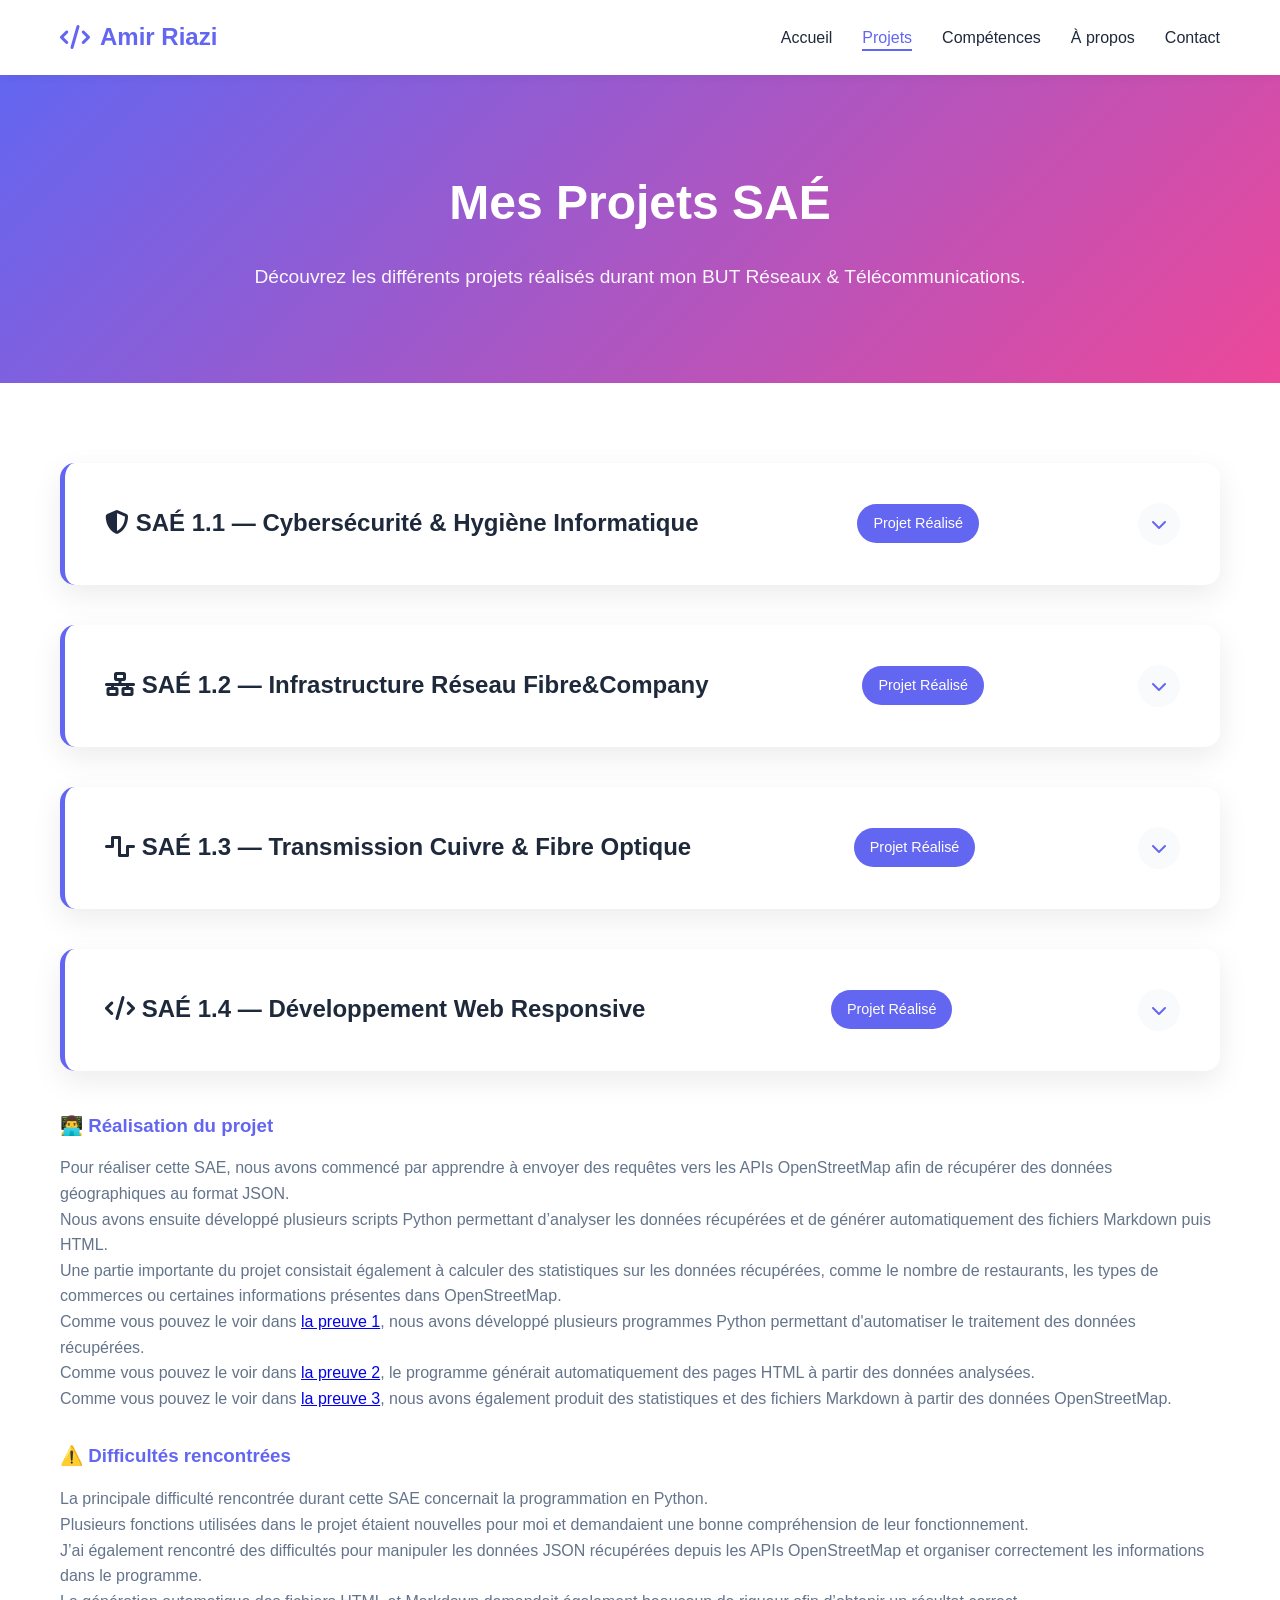
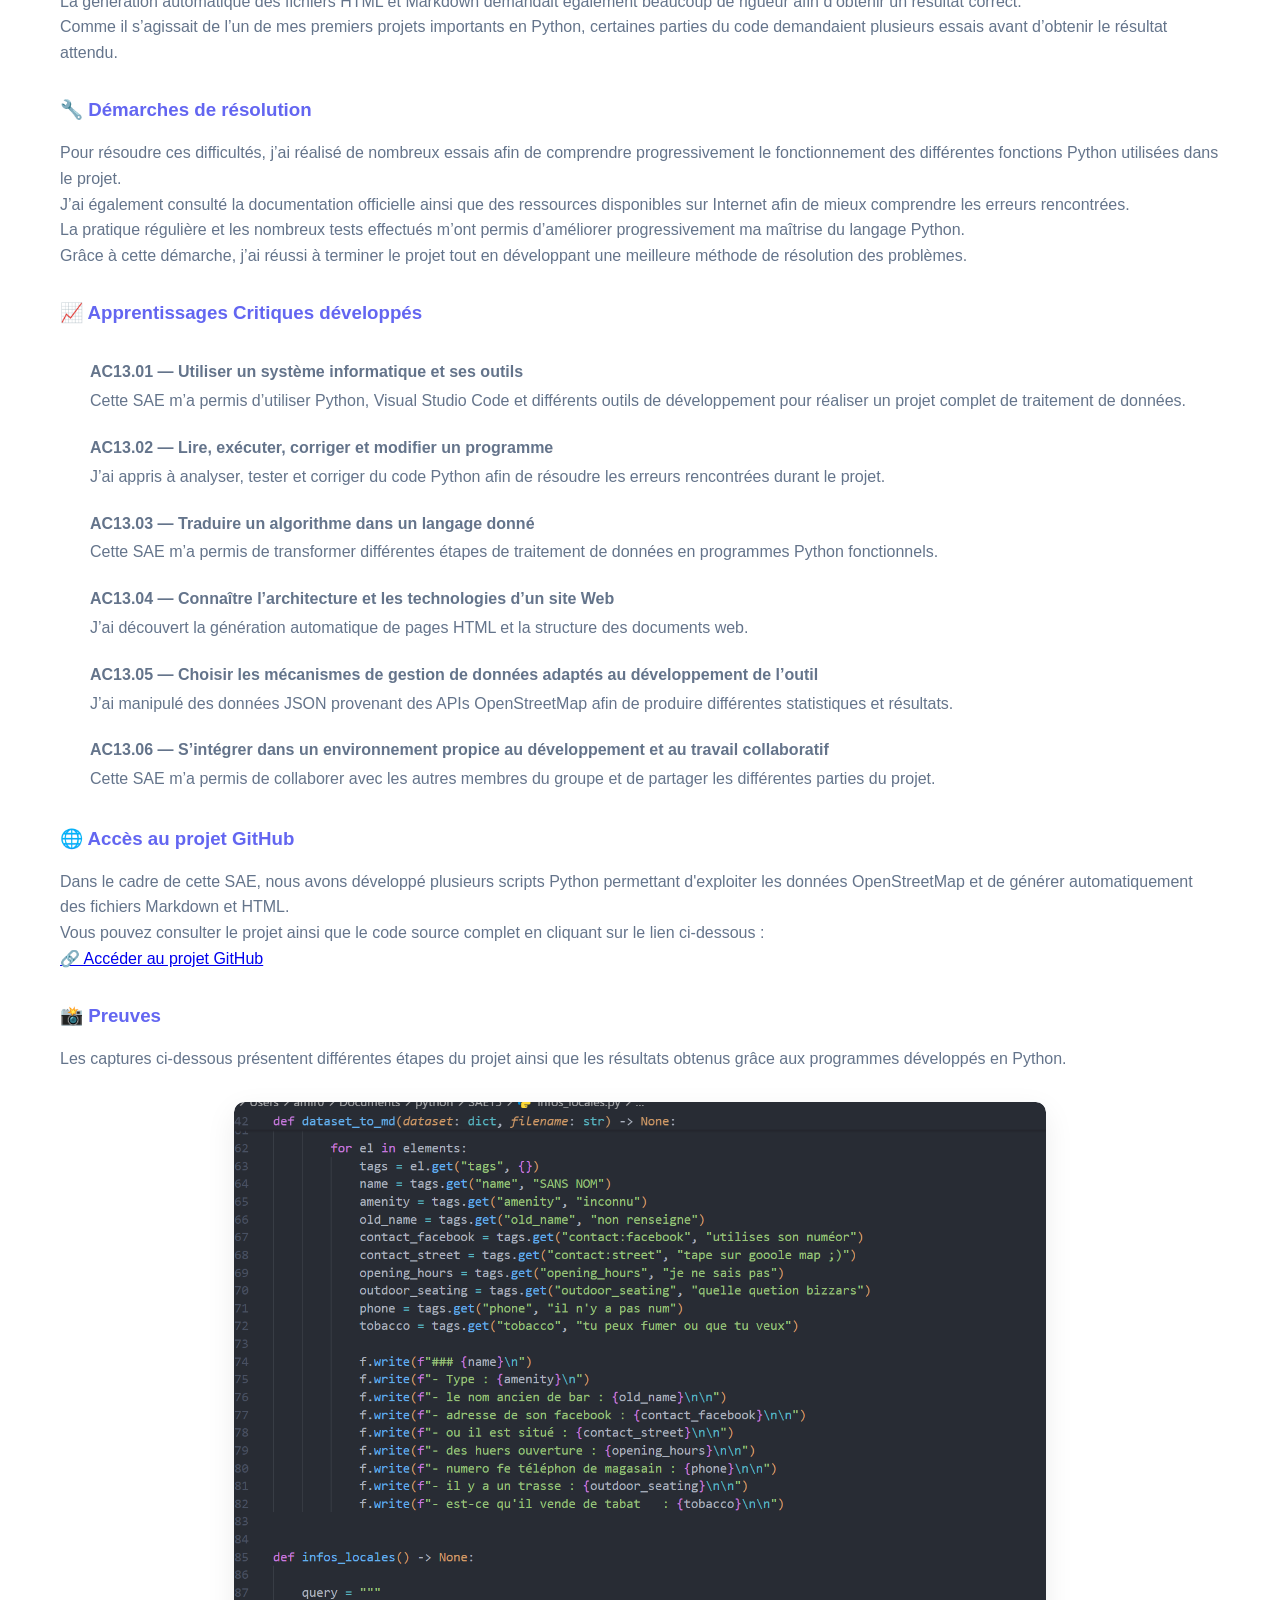
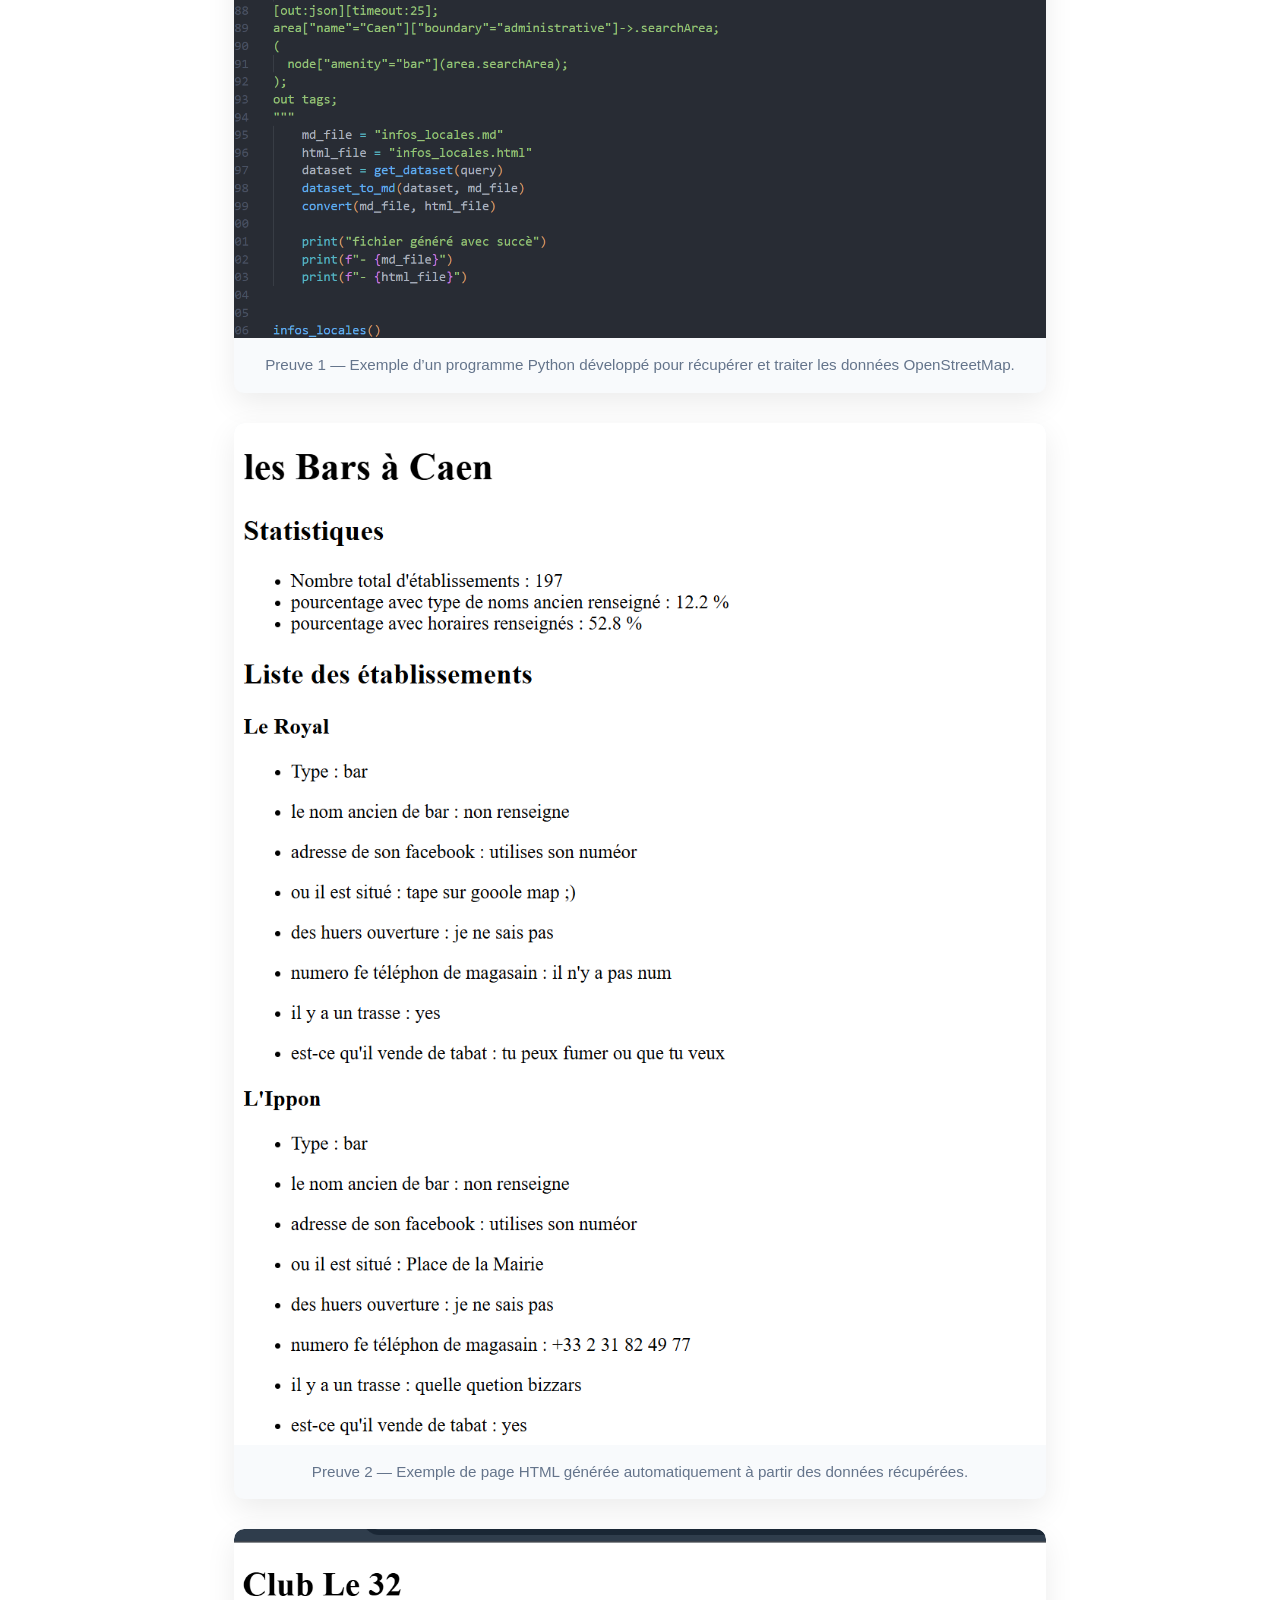
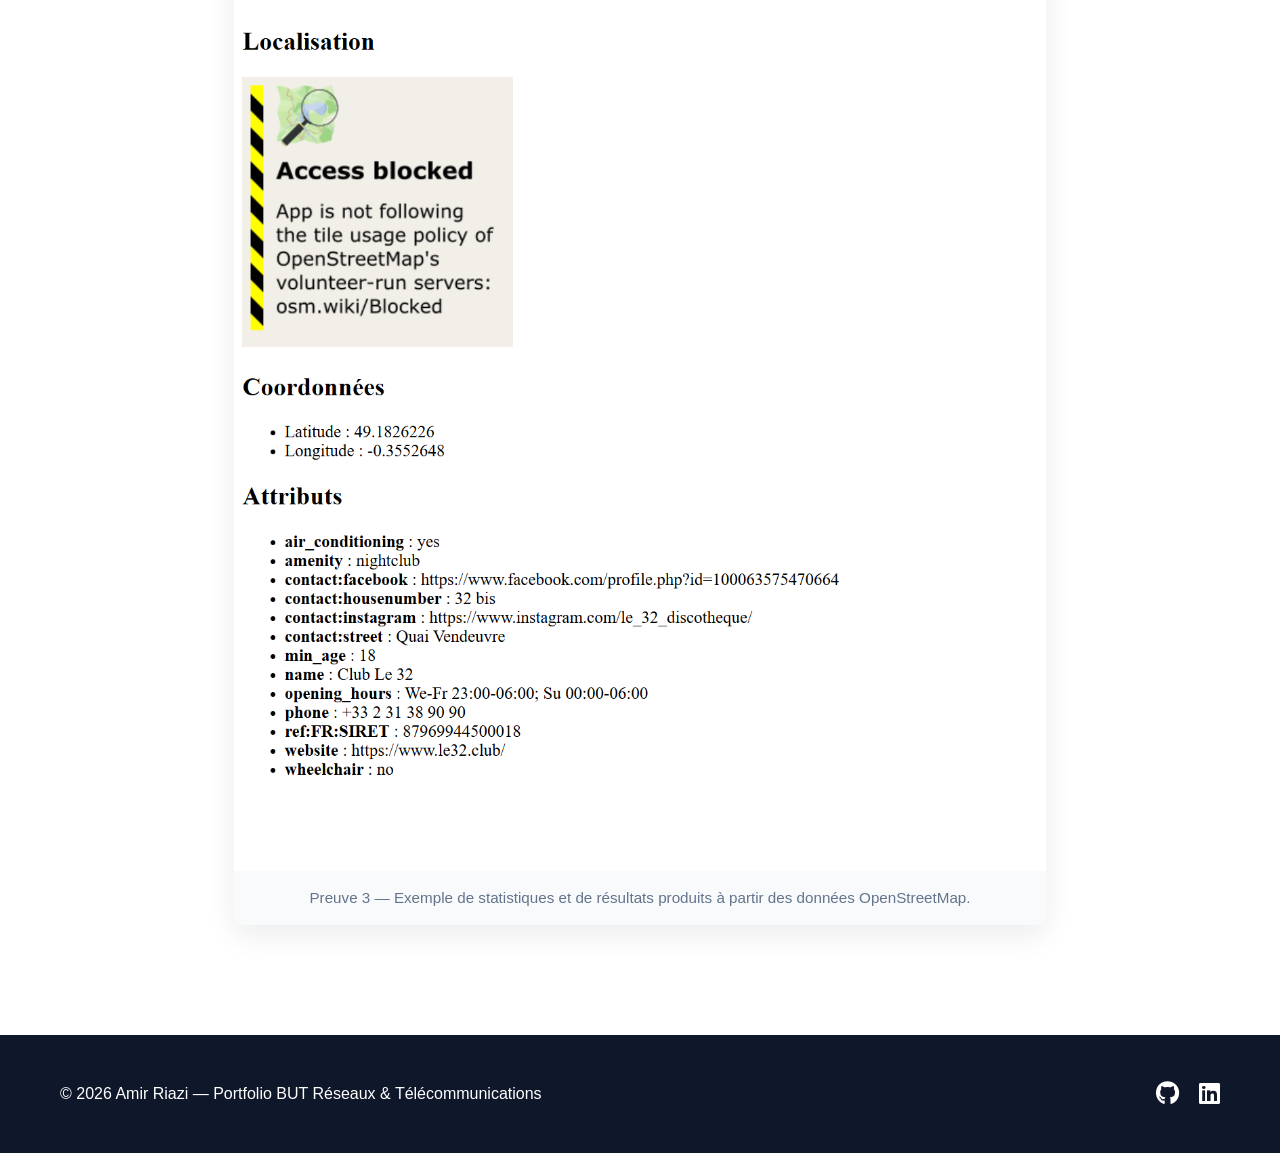
==== commit 3c8967b6: "Mise à jour" ====
--- a/pages/projets.html
+++ b/pages/projets.html
@@ -117,7 +117,7 @@
 
               <p>
                 Comme vous pouvez le voir dans
-                <a href="#preuve1">la preuve 1</a>, nous avons préparé une
+                <a href="#preuve1.1">la preuve 1</a>, nous avons préparé une
                 présentation complète avant de passer notre oral devant la
                 classe.
               </p>
@@ -137,7 +137,7 @@
 
               <p>
                 Comme vous pouvez le voir dans
-                <a href="#preuve2">la preuve 2</a>, cette formation abordait
+                <a href="#preuve1.2">la preuve 2</a>, cette formation abordait
                 plusieurs thèmes liés à la sécurité informatique et aux bonnes
                 pratiques numériques.
               </p>
@@ -250,11 +250,8 @@
             <div class="project-gallery">
               <!-- PREUVE 1 -->
 
-              <div class="proof-item" id="preuve1">
-                <img
-                  src="/images/telnet-ssh.png"
-                  alt="Présentation Telnet et SSH"
-                />
+              <div class="proof-item" id="preuve1.1">
+                <img src="/images/11.1.webp" alt="Présentation Telnet et SSH" />
 
                 <p class="proof-text">
                   Preuve 1 — Diaporama réalisé en groupe pour présenter les
@@ -264,8 +261,8 @@
 
               <!-- PREUVE 2 -->
 
-              <div class="proof-item" id="preuve2">
-                <img src="/images/mooc-anssi.png" alt="Formation MOOC ANSSI" />
+              <div class="proof-item" id="preuve1.2">
+                <img src="/images/11.webp" alt="Formation MOOC ANSSI" />
 
                 <p class="proof-text">
                   Preuve 2 — Formation de sensibilisation à l’hygiène
@@ -289,7 +286,7 @@
           </div>
 
           <div class="project-content">
-            <!-- PRÉSENTATION -->
+            <!-- PRESENTATION -->
 
             <div class="project-info">
               <h3>📚 Présentation de la SAE12</h3>
@@ -318,21 +315,30 @@
 
               <p>
                 Comme vous pouvez le voir dans
-                <a href="#preuve4">la preuve 4</a>, nous disposions d’un schéma
-                physique complet représentant l’architecture réseau du projet à
-                réaliser.
-              </p>
-            </div>
-
-            <!-- DÉMARCHES RÉALISÉES -->
+                <a href="#preuve2.1">la preuve 1</a>, nous disposions d’un
+                schéma physique complet représentant l’infrastructure réseau du
+                projet.
+              </p>
+
+              <p>
+                Comme vous pouvez le voir dans
+                <a href="#preuve2.2">la preuve 2</a>, nous avons également
+                réalisé un schéma logique permettant de visualiser les VLANs,
+                les équipements et les communications du réseau.
+              </p>
+            </div>
+
+            <!-- DEMARCHES REALISEES -->
 
             <div class="project-info">
               <h3>🛠️ Démarches réalisées</h3>
 
-              <p>
-                Dans ce projet réalisé en groupe de quatre étudiants, mon rôle
-                principal concernait la configuration des switchs de niveau 2
-                (L2).
+              <p>Ce projet a été réalisé en groupe de quatre étudiants.</p>
+
+              <p>
+                Mon rôle principal concernait la configuration des switchs de
+                niveau 2 (L2), c’est-à-dire des switchs réalisant uniquement du
+                switching sans routage inter-VLAN.
               </p>
 
               <p>
@@ -348,91 +354,82 @@
               </p>
 
               <p>
-                Nous avons également travaillé sur le routage inter-VLAN afin de
+                Nous avons ensuite travaillé sur le routage inter-VLAN afin de
                 permettre la communication entre les différents réseaux de
                 l’entreprise.
               </p>
 
               <p>
                 Une autre partie importante du projet concernait
-                l’administration sous Linux Debian et la virtualisation avec
-                Proxmox.
-              </p>
-
-              <p>
-                Nous avons configuré plusieurs services réseau ainsi qu’un
-                serveur FTP permettant de sauvegarder les fichiers de
-                configuration des switchs.
+                l’administration Linux Debian et la virtualisation avec Proxmox.
+              </p>
+
+              <p>
+                Nous avons configuré plusieurs services réseau comme Apache2,
+                Bind9, Samba et un serveur FTP permettant de sauvegarder les
+                fichiers de configuration des équipements réseau.
               </p>
 
               <p>
                 Comme vous pouvez le voir dans
-                <a href="#preuve4">la preuve 4</a>, nous avons suivi un schéma
-                physique précis représentant l’infrastructure réseau complète de
-                l’entreprise.
-              </p>
-            </div>
-
-            <!-- DIFFICULTÉS -->
+                <a href="#preuve2.3">la preuve 3</a>, plusieurs configurations
+                ont été réalisées sur les équipements Cisco et les serveurs
+                Linux durant le projet.
+              </p>
+            </div>
+
+            <!-- DIFFICULTES -->
 
             <div class="project-info">
               <h3>⚠️ Difficultés rencontrées</h3>
 
-              <p>Le premier problème concernait la configuration des VLANs.</p>
-
-              <p>
-                Nous avions oublié de créer un VLAN correspondant à une partie
-                de l’entreprise, ce qui empêchait certains équipements de
-                communiquer correctement sur le réseau.
+              <p>
+                Le premier problème rencontré concernait la configuration des
+                VLANs.
+              </p>
+
+              <p>
+                Lors de la réalisation du projet, nous avions oublié de créer un
+                VLAN correspondant à un service de l’entreprise. Cette erreur
+                empêchait certains équipements de communiquer correctement avec
+                le reste du réseau.
               </p>
 
               <p>
                 Comme vous pouvez le voir dans
-                <a href="#preuve1">la preuve 1</a>, il manquait une partie de la
-                configuration VLAN dans notre infrastructure.
-              </p>
-
-              <p>
-                Le deuxième problème concernait le serveur Proxmox et la
-                configuration du NAT.
-              </p>
-
-              <p>
-                Nous manquions de connaissances concernant la traduction
-                d’adresses IP permettant aux machines virtuelles d’accéder à
-                Internet depuis le réseau interne de l’entreprise.
-              </p>
-
-              <p>
-                Comme vous pouvez le voir dans
-                <a href="#preuve2">la preuve 2</a>, la configuration du NAT et
-                des services réseau sous Linux Debian était une partie complexe
-                du projet.
+                <a href="#preuve2.4">la preuve 4</a>, une partie de la
+                configuration VLAN était manquante dans notre infrastructure.
+              </p>
+
+              <p>
+                Le deuxième problème concernait la configuration du NAT sur le
+                serveur Proxmox.
+              </p>
+
+              <p>
+                Nous ne maîtrisions pas encore suffisamment le fonctionnement de
+                la traduction d’adresses IP et nous ne parvenions pas à
+                permettre aux machines virtuelles d’accéder à Internet depuis le
+                réseau interne.
               </p>
 
               <p>Le troisième problème concernait le routage inter-VLAN.</p>
 
               <p>
-                Certaines erreurs dans la configuration empêchaient les VLANs de
-                communiquer correctement entre eux.
-              </p>
-
-              <p>
-                Comme vous pouvez le voir dans
-                <a href="#preuve3">la preuve 3</a>, plusieurs erreurs de
-                configuration réseau empêchaient le bon fonctionnement du
-                routage inter-VLAN.
-              </p>
-            </div>
-
-            <!-- RÉSOLUTION -->
+                Certaines erreurs dans la configuration des interfaces et des
+                routes empêchaient les différents VLANs de communiquer
+                correctement entre eux.
+              </p>
+            </div>
+
+            <!-- RESOLUTION -->
 
             <div class="project-info">
               <h3>🔧 Démarches de résolution</h3>
 
               <p>
-                Pour résoudre le problème des VLANs, nous avons analysé notre
-                architecture réseau puis ajouté le VLAN manquant afin de
+                Pour résoudre le problème des VLANs, nous avons analysé
+                l’architecture réseau puis ajouté le VLAN manquant afin de
                 corriger la communication entre les différents services de
                 l’entreprise.
               </p>
@@ -445,7 +442,7 @@
               </p>
 
               <p>
-                Après plusieurs tests et modifications des configurations
+                Après plusieurs essais et modifications des configurations
                 réseau, nous avons réussi à permettre aux machines virtuelles
                 d’accéder à Internet.
               </p>
@@ -459,7 +456,7 @@
 
               <p>
                 Grâce à cette démarche progressive, nous avons réussi à rendre
-                l’infrastructure réseau fonctionnelle et plus stable.
+                l’infrastructure réseau fonctionnelle et stable.
               </p>
             </div>
 
@@ -533,6 +530,20 @@
                       inter-VLAN.
                     </p>
                   </li>
+
+                  <li>
+                    <strong>
+                      AC11.06 — Installer un poste client et expliquer la
+                      procédure mise en place
+                    </strong>
+
+                    <p>
+                      Cette SAE m’a permis de comprendre l’intégration des
+                      équipements dans une infrastructure réseau ainsi que les
+                      différentes étapes nécessaires à leur déploiement et leur
+                      mise en service.
+                    </p>
+                  </li>
                 </ul>
               </div>
             </div>
@@ -544,61 +555,46 @@
 
               <p>
                 Les captures ci-dessous présentent différentes étapes du projet,
-                les configurations réalisées ainsi que les problèmes rencontrés
-                durant la SAE12.
+                les schémas utilisés ainsi que certaines configurations
+                réalisées durant la SAE12.
               </p>
             </div>
 
             <div class="project-gallery">
-              <!-- PREUVE 1 -->
-
-              <div class="proof-item" id="preuve1">
+              <div class="proof-item" id="preuve2.1">
+                <img src="/images/schema-physique.png" alt="Schéma physique" />
+
+                <p class="proof-text">
+                  Preuve 1 — Schéma physique de l’infrastructure réseau.
+                </p>
+              </div>
+
+              <div class="proof-item" id="preuve2.2">
+                <img src="/images/schema-logique.png" alt="Schéma logique" />
+
+                <p class="proof-text">
+                  Preuve 2 — Schéma logique représentant les VLANs et les
+                  communications réseau.
+                </p>
+              </div>
+
+              <div class="proof-item" id="preuve2.3">
                 <img
-                  src="/images/intervlan-problem.png"
-                  alt="Problème routage inter VLAN"
+                  src="/images/configuration-reseau.png"
+                  alt="Configuration réseau"
                 />
 
                 <p class="proof-text">
-                  Preuve 1 — Problèmes rencontrés durant la configuration du
-                  routage inter-VLAN.
-                </p>
-              </div>
-
-              <!-- PREUVE 2 -->
-
-              <div class="proof-item" id="preuve2">
-                <img
-                  src="/images/proxmox-linux.png"
-                  alt="Configuration Proxmox Linux"
-                />
+                  Preuve 3 — Exemple de configuration réalisée durant le projet.
+                </p>
+              </div>
+
+              <div class="proof-item" id="preuve2.4">
+                <img src="/images/vlan-manquant.png" alt="VLAN manquant" />
 
                 <p class="proof-text">
-                  Preuve 2 — Configuration des services réseau sous Proxmox et
-                  Linux Debian.
-                </p>
-              </div>
-
-              <!-- PREUVE 3 -->
-
-              <div class="proof-item" id="preuve3">
-                <img src="/images/vlan-problem.png" alt="Erreur VLAN" />
-
-                <p class="proof-text">
-                  Preuve 3 — Erreurs de configuration VLAN durant le projet.
-                </p>
-              </div>
-
-              <!-- PREUVE 4 -->
-
-              <div class="proof-item" id="preuve4">
-                <img
-                  src="/images/schema-physique.png"
-                  alt="Schéma physique réseau"
-                />
-
-                <p class="proof-text">
-                  Preuve 4 — Schéma physique de l’infrastructure réseau fourni
-                  pour le projet Fibre&Company.
+                  Preuve 4 — VLAN oublié durant le projet, provoquant un
+                  problème de communication réseau.
                 </p>
               </div>
             </div>
@@ -618,6 +614,8 @@
           </div>
 
           <div class="project-content">
+            <!-- PRESENTATION -->
+
             <div class="project-info">
               <h3>📚 Présentation de la SAE13</h3>
 
@@ -630,148 +628,223 @@
               </p>
 
               <p>
-                Durant cette SAE, nous avons réalisé plusieurs manipulations
-                permettant de comprendre le fonctionnement des transmissions
-                réseau et les méthodes utilisées pour mesurer certaines
-                caractéristiques physiques des câbles.
-              </p>
-
-              <p>
-                Nous avons notamment effectué des mesures de longueur de câbles
-                avec un analyseur DTF, observé le déplacement d’une onde dans un
-                câble avec un oscilloscope et réalisé des mesures d’atténuation
-                sur une liaison fibre optique FTTH.
-              </p>
-
-              <p>
-                Cette SAE m’a permis de mieux comprendre le fonctionnement des
-                supports de transmission et les techniques utilisées pour
-                analyser la qualité d’une liaison réseau.
-              </p>
-            </div>
-
-            <div class="project-info">
-              <h3>👨‍💻 Réalisation du projet</h3>
-
-              <p>
-                Pour réaliser cette SAE, nous avons commencé par manipuler
-                différents types de câbles comme les câbles coaxiaux RG58 et les
-                câbles Ethernet.
-              </p>
-
-              <p>
-                Nous avons utilisé un analyseur DTF afin de mesurer la longueur
-                des câbles et détecter d’éventuels défauts de transmission.
-              </p>
-
-              <p>
-                Ensuite, nous avons utilisé un GBF et un oscilloscope pour
-                observer le temps de propagation d’une impulsion électrique dans
-                les câbles afin de calculer leur longueur.
-              </p>
-
-              <p>
-                Une autre partie importante du projet concernait la fibre
-                optique. Nous avons réalisé une liaison FTTH puis effectué des
-                mesures de photométrie afin d’analyser l’atténuation du signal
+                Cette SAE a été réalisée en groupe de trois étudiants et nous a
+                permis de découvrir les différentes méthodes utilisées pour
+                analyser et qualifier une liaison de transmission.
+              </p>
+
+              <p>
+                Nous avons travaillé sur plusieurs manipulations permettant
+                d'étudier le comportement des signaux dans les câbles coaxiaux
+                ainsi que les caractéristiques des liaisons en fibre optique.
+              </p>
+
+              <p>
+                Comme vous pouvez le voir dans
+                <a href="#preuve3.1">la preuve 1</a>, nous avons utilisé
+                différents appareils de mesure afin d'étudier les transmissions
+                sur fibre optique.
+              </p>
+
+              <p>
+                Comme vous pouvez le voir dans
+                <a href="#preuve3.2">la preuve 2</a>, nous avons également
+                réalisé des mesures sur des câbles coaxiaux.
+              </p>
+            </div>
+
+            <!-- DEMARCHES -->
+
+            <div class="project-info">
+              <h3>🛠️ Démarches réalisées</h3>
+
+              <p>
+                Nous avons commencé par manipuler différents supports de
+                transmission tels que les câbles coaxiaux RG58 et les liaisons
+                fibre optique.
+              </p>
+
+              <p>
+                Nous avons utilisé plusieurs appareils de mesure afin d’analyser
+                les caractéristiques physiques des supports de transmission.
+              </p>
+
+              <p>
+                Nous avons notamment réalisé des mesures de longueur de câbles,
+                observé le déplacement d’une onde dans un câble et analysé les
+                performances d’une liaison fibre optique.
+              </p>
+
+              <p>
+                Une partie importante du projet consistait également à utiliser
+                le Spectran afin d'effectuer différentes mesures sur les
+                supports de transmission.
+              </p>
+
+              <p>
+                Nous avons ensuite comparé les résultats obtenus entre les
+                liaisons cuivre et les liaisons fibre optique afin de mieux
+                comprendre leurs différences de fonctionnement.
+              </p>
+
+              <p>
+                Comme vous pouvez le voir dans
+                <a href="#preuve3.3">la preuve 3</a>, cette comparaison nous a
+                permis d’identifier les principales différences entre les deux
+                technologies.
+              </p>
+            </div>
+
+            <!-- DIFFICULTES -->
+
+            <div class="project-info">
+              <h3>⚠️ Difficultés rencontrées</h3>
+
+              <p>
+                La principale difficulté rencontrée durant cette SAE concernait
+                l’utilisation du Spectran.
+              </p>
+
+              <p>
+                Au début du projet, nous ne maîtrisions pas encore cet appareil
+                et nous avions des difficultés à comprendre les paramètres ainsi
+                que les mesures affichées.
+              </p>
+
+              <p>
+                L’interprétation des résultats demandait également une bonne
+                compréhension des notions vues en cours et en travaux dirigés.
+              </p>
+
+              <p>
+                Nous avons donc dû prendre le temps de comprendre le
+                fonctionnement de l’appareil avant de pouvoir exploiter
+                correctement les mesures obtenues.
+              </p>
+            </div>
+
+            <!-- RESOLUTION -->
+
+            <div class="project-info">
+              <h3>🔧 Démarches de résolution</h3>
+
+              <p>
+                Pour résoudre cette difficulté, nous avons commencé par étudier
+                la documentation fournie durant les séances de travaux
+                pratiques.
+              </p>
+
+              <p>
+                Nous avons ensuite réalisé plusieurs essais avec le Spectran
+                afin de comprendre le rôle des différents paramètres de mesure.
+              </p>
+
+              <p>
+                Nous avons comparé les résultats obtenus sur les différents
+                supports de transmission afin de vérifier leur cohérence.
+              </p>
+
+              <p>
+                Grâce à ces manipulations répétées et aux explications de
+                l’enseignant, nous avons progressivement appris à utiliser
+                correctement l’appareil et à interpréter les résultats obtenus.
+              </p>
+            </div>
+
+            <!-- AC -->
+
+            <div class="project-info">
+              <h3>📈 Apprentissages Critiques développés</h3>
+
+              <div class="ac-list">
+                <ul>
+                  <li>
+                    <strong> AC12.01 — Mesurer et analyser les signaux </strong>
+
+                    <p>
+                      Cette SAE m’a permis d’utiliser différents appareils de
+                      mesure afin d’observer et d’analyser les signaux circulant
+                      dans les supports de transmission.
+                    </p>
+                  </li>
+
+                  <li>
+                    <strong>
+                      AC12.02 — Caractériser des systèmes de transmission
+                      élémentaires et découvrir la modélisation mathématique de
+                      leur fonctionnement
+                    </strong>
+
+                    <p>
+                      J’ai appris à analyser les caractéristiques physiques des
+                      liaisons cuivre et fibre optique ainsi qu’à interpréter
+                      les résultats obtenus lors des différentes mesures.
+                    </p>
+                  </li>
+
+                  <li>
+                    <strong>
+                      AC12.03 — Déployer des supports de transmission
+                    </strong>
+
+                    <p>
+                      Cette SAE m’a permis de manipuler différents supports de
+                      transmission et de comprendre leur rôle dans les réseaux
+                      de télécommunications.
+                    </p>
+                  </li>
+                </ul>
+              </div>
+            </div>
+
+            <!-- PREUVES -->
+
+            <div class="project-info">
+              <h3>📸 Preuves</h3>
+
+              <p>
+                Les captures ci-dessous présentent les manipulations réalisées
+                durant la SAE13 sur les supports de transmission cuivre et fibre
                 optique.
               </p>
-
-              <p>
-                Nous avons également étudié les différentes étapes de
-                certification des supports de transmission grâce à une étude
-                documentaire réalisée en parallèle des manipulations.
-              </p>
-            </div>
-
-            <div class="project-info">
-              <h3>⚠️ Difficultés rencontrées</h3>
-
-              <p>
-                L’une des principales difficultés du projet concernait
-                l’utilisation des appareils de mesure comme le DTF et
-                l’oscilloscope, car il fallait bien comprendre l’interprétation
-                des signaux et des résultats obtenus.
-              </p>
-
-              <p>
-                Nous avons aussi rencontré des difficultés lors du calcul de la
-                longueur des câbles à partir du temps de propagation des
-                impulsions électriques.
-              </p>
-
-              <p>
-                Concernant la fibre optique, la réalisation de la liaison FTTH
-                demandait beaucoup de précision afin d’obtenir une atténuation
-                correcte et éviter les pertes importantes du signal.
-              </p>
-            </div>
-
-            <div class="project-info">
-              <h3>🔧 Démarche de résolution</h3>
-
-              <p>
-                Pour résoudre ces difficultés, nous avons procédé étape par
-                étape en vérifiant les branchements et les paramètres des
-                appareils de mesure.
-              </p>
-
-              <p>
-                Nous avons utilisé les formules étudiées en TD afin de calculer
-                la NVP et la longueur des câbles à partir des mesures réalisées.
-              </p>
-
-              <p>
-                Pour mieux comprendre les résultats, nous avons comparé les
-                différentes mesures obtenues avec le DTF, le GBF et
-                l’oscilloscope.
-              </p>
-
-              <p>
-                Concernant la fibre optique, nous avons vérifié les connexions
-                et repris plusieurs fois les mesures afin d’obtenir une
-                atténuation plus précise et plus stable.
-              </p>
-            </div>
-
-            <div class="project-info">
-              <h3>📈 Bilan et compétences développées</h3>
-
-              <p>
-                Cette SAE m’a permis de développer mes compétences dans
-                l’analyse des supports de transmission et dans l’utilisation des
-                appareils de mesure réseau.
-              </p>
-
-              <p>
-                J’ai appris à interpréter des signaux électriques, mesurer des
-                longueurs de câbles et analyser l’atténuation d’une liaison
-                fibre optique.
-              </p>
-
-              <p>
-                Cette expérience m’a également permis de mieux comprendre le
-                rôle des supports physiques dans les réseaux informatiques et
-                les méthodes utilisées pour qualifier une liaison réseau.
-              </p>
-            </div>
-
-            <div class="project-info">
-              <h3>🛠️ Matériels utilisés</h3>
-
-              <div class="skills-list">
-                <span class="skill-tag">Oscilloscope</span>
-                <span class="skill-tag">GBF</span>
-                <span class="skill-tag">DTF</span>
-                <span class="skill-tag">FTTH</span>
-                <span class="skill-tag">RG58</span>
-              </div>
             </div>
 
             <div class="project-gallery">
-              <img src="/images/13.png" alt="Fibre Optique" />
-
-              <img src="/images/cable.jpg" alt="Oscilloscope" />
+              <div class="proof-item" id="preuve3.1">
+                <img
+                  src="/images/fibre-spectran.jpg"
+                  alt="Mesure fibre optique"
+                />
+
+                <p class="proof-text">
+                  Preuve 1 — Utilisation du Spectran pour réaliser des mesures
+                  sur une liaison fibre optique.
+                </p>
+              </div>
+
+              <div class="proof-item" id="preuve3.2">
+                <img
+                  src="/images/coaxial-spectran.jpg"
+                  alt="Mesure câble coaxial"
+                />
+
+                <p class="proof-text">
+                  Preuve 2 — Utilisation du Spectran pour effectuer des mesures
+                  sur un câble coaxial.
+                </p>
+              </div>
+
+              <div class="proof-item" id="preuve3.3">
+                <img
+                  src="/images/comparaison-fibre-cuivre.jpg"
+                  alt="Comparaison fibre et coaxial"
+                />
+
+                <p class="proof-text">
+                  Preuve 3 — Comparaison entre les supports de transmission en
+                  fibre optique et en câble coaxial.
+                </p>
+              </div>
             </div>
           </div>
         </div>
@@ -788,324 +861,465 @@
           </div>
 
           <div class="project-content">
-            <div class="project-info">
-              <h3>📚 Présentation du projet</h3>
-
-              <p>
-                Cette SAE avait pour objectif de créer un site web responsive en
-                utilisant HTML, CSS et JavaScript.
-              </p>
-
-              <p>
-                Le projet consistait à développer un site Internet multipages
-                avec une interface moderne, une navigation claire et un design
-                adapté aux différents écrans comme les ordinateurs et les
-                téléphones.
-              </p>
-
-              <p>
-                Nous avons également utilisé GitHub Pages afin de publier le
-                site web en ligne.
-              </p>
-
-              <p>
-                Cette SAE m’a permis de découvrir les bases du développement web
-                et l’organisation d’un projet front-end.
-              </p>
-            </div>
-
-            <div class="project-info">
-              <h3>👨‍💻 Réalisation du projet</h3>
-
-              <p>
-                Pour réaliser ce projet, nous avons commencé par créer la
-                structure du site avec HTML avant d’ajouter le design avec CSS.
-              </p>
-
-              <p>
-                Nous avons utilisé Flexbox et CSS Grid afin d’organiser les
-                éléments de la page et rendre le site responsive sur différentes
-                tailles d’écran.
-              </p>
-
-              <p>
-                Une partie du projet concernait également l’ajout d’interactions
-                en JavaScript afin d’améliorer l’expérience utilisateur et la
-                navigation du site.
-              </p>
-
-              <p>
-                Enfin, nous avons publié le projet sur GitHub Pages afin de
-                rendre le site accessible en ligne.
-              </p>
-            </div>
+            <!-- PRESENTATION -->
+
+            <div class="project-info">
+              <h3>📚 Présentation de la SAE14</h3>
+
+              <p>
+                La SAE14 avait pour objectif de découvrir les bases du
+                développement web à travers la création d’un site Internet
+                responsive en HTML et CSS.
+              </p>
+
+              <p>
+                Durant ce projet, nous avons appris à structurer des pages web,
+                organiser le contenu d’un site et créer une interface adaptée
+                aux différents types d’écrans.
+              </p>
+
+              <p>
+                Cette SAE m’a permis de découvrir concrètement le développement
+                front-end et les principes fondamentaux de la création d’un site
+                web moderne.
+              </p>
+            </div>
+
+            <!-- DEMARCHES -->
+
+            <div class="project-info">
+              <h3>👨‍💻 Démarches réalisées</h3>
+
+              <p>
+                Pour réaliser ce projet, j’ai commencé par créer la structure du
+                site à l’aide du langage HTML.
+              </p>
+
+              <p>
+                J’ai ensuite utilisé CSS afin de mettre en forme les différentes
+                pages et améliorer l’aspect visuel du site.
+              </p>
+
+              <p>
+                J’ai utilisé Flexbox et CSS Grid afin d’organiser les éléments
+                de l’interface et rendre le site responsive sur ordinateur,
+                tablette et téléphone.
+              </p>
+
+              <p>
+                Enfin, j’ai publié le projet sur GitHub Pages afin de rendre le
+                site accessible en ligne.
+              </p>
+
+              <p>
+                Comme vous pouvez le voir dans
+                <a href="#preuve4.1">la preuve 1</a>, le résultat final du
+                projet est un site web responsive développé en HTML et CSS puis
+                publié sur Internet.
+              </p>
+            </div>
+
+            <!-- DIFFICULTES -->
 
             <div class="project-info">
               <h3>⚠️ Difficultés rencontrées</h3>
 
               <p>
-                L’une des principales difficultés du projet concernait le CSS et
-                l’organisation de la mise en page.
-              </p>
-
-              <p>
-                Au début, j’avais du mal à comprendre le fonctionnement de
-                Flexbox et CSS Grid, notamment pour aligner correctement les
-                éléments et adapter le site aux différentes tailles d’écran.
-              </p>
-
-              <p>
-                J’ai également rencontré des difficultés avec le responsive
-                design, car certaines parties du site ne s’affichaient pas
-                correctement sur téléphone ou tablette.
-              </p>
-
-              <p>
-                La gestion des espacements, des tailles et de la structure des
-                pages demandait beaucoup de tests et de modifications.
-              </p>
-            </div>
-
-            <div class="project-info">
-              <h3>🔧 Démarche de résolution</h3>
-
-              <p>
-                Pour résoudre ces difficultés, j’ai réalisé plusieurs tests en
+                La principale difficulté concernait la mise en page avec CSS.
+              </p>
+
+              <p>
+                Au début du projet, j’avais du mal à comprendre le
+                fonctionnement de Flexbox et CSS Grid, notamment pour aligner
+                correctement les éléments sur la page.
+              </p>
+
+              <p>
+                J’ai également rencontré des difficultés pour adapter le site
+                aux différentes tailles d’écran et obtenir un affichage correct
+                sur téléphone.
+              </p>
+
+              <p>
+                Comme vous pouvez le voir dans
+                <a href="#preuve4.2">la preuve 2</a>, une partie importante du
+                travail concernait l’organisation du code HTML et CSS ainsi que
+                la compréhension de Flexbox et CSS Grid.
+              </p>
+            </div>
+
+            <!-- RESOLUTION -->
+
+            <div class="project-info">
+              <h3>🔧 Démarches de résolution</h3>
+
+              <p>
+                Pour résoudre ces difficultés, j’ai réalisé de nombreux tests en
                 modifiant progressivement le CSS afin de mieux comprendre le
-                comportement des éléments sur la page.
-              </p>
-
-              <p>
-                J’ai utilisé les outils de développement du navigateur pour
-                analyser les problèmes d’affichage et corriger les erreurs de
-                mise en page.
-              </p>
-
-              <p>
-                J’ai également consulté la documentation HTML/CSS ainsi que des
-                exemples de Flexbox et CSS Grid afin de mieux comprendre leur
-                fonctionnement.
-              </p>
-
-              <p>
-                Grâce à cette méthode, j’ai pu améliorer progressivement le
-                design du site et rendre l’interface plus responsive et plus
-                propre.
-              </p>
-            </div>
-
-            <div class="project-info">
-              <h3>📈 Bilan et compétences développées</h3>
-
-              <p>
-                Cette SAE m’a permis de développer mes compétences en
-                développement web front-end et en création d’interfaces web
-                responsives.
-              </p>
-
-              <p>
-                J’ai appris à structurer un site avec HTML, créer une mise en
-                page avec CSS et utiliser JavaScript pour ajouter des
-                interactions.
-              </p>
-
-              <p>
-                Cette expérience m’a également permis de mieux comprendre
-                l’importance de l’ergonomie, du responsive design et de
-                l’organisation du code dans un projet web.
-              </p>
-            </div>
-
-            <div class="project-info">
-              <h3>🛠️ Technologies utilisées</h3>
-
-              <div class="skills-list">
-                <span class="skill-tag">HTML5</span>
-                <span class="skill-tag">CSS3</span>
-                <span class="skill-tag">JavaScript</span>
-                <span class="skill-tag">GitHub</span>
-                <span class="skill-tag">Responsive Design</span>
-              </div>
+                comportement des éléments.
+              </p>
+
+              <p>
+                J’ai utilisé les outils de développement du navigateur afin
+                d’identifier les problèmes d’affichage et corriger les erreurs
+                de mise en page.
+              </p>
+
+              <p>
+                J’ai également consulté la documentation HTML et CSS afin de
+                mieux comprendre l’utilisation de Flexbox et CSS Grid.
+              </p>
+
+              <p>
+                Grâce à ces recherches et à de nombreux essais, j’ai pu rendre
+                le site plus propre, plus moderne et entièrement responsive.
+              </p>
+            </div>
+
+            <!-- AC -->
+
+            <div class="project-info">
+              <h3>📈 Apprentissages Critiques développés</h3>
+
+              <div class="ac-list">
+                <ul>
+                  <li>
+                    <strong>
+                      AC13.01 — Utiliser un système informatique et ses outils
+                    </strong>
+
+                    <p>
+                      Cette SAE m’a permis d’utiliser différents outils de
+                      développement web comme Visual Studio Code, GitHub et les
+                      outils de développement intégrés aux navigateurs.
+                    </p>
+                  </li>
+
+                  <li>
+                    <strong>
+                      AC13.04 — Connaître l’architecture et les technologies
+                      d’un site Web
+                    </strong>
+
+                    <p>
+                      J’ai appris à structurer un site web avec HTML, à créer
+                      une mise en page avec CSS et à comprendre l’organisation
+                      des différentes pages d’un site Internet.
+                    </p>
+                  </li>
+                </ul>
+              </div>
+            </div>
+
+            <!-- LIEN -->
+
+            <div class="project-info">
+              <h3>🌐 Accès au site réalisé</h3>
+
+              <p>
+                Dans le cadre de cette SAE, j’ai développé un site web
+                responsive en HTML et CSS.
+              </p>
+
+              <p>
+                Vous pouvez consulter directement le site réalisé en cliquant
+                sur le lien ci-dessous :
+              </p>
+
+              <p>
+                <a
+                  href="https://amir76-cell.github.io/Projet-Web-2025/"
+                  target="_blank"
+                  class="project-link"
+                >
+                  🔗 Accéder au site web
+                </a>
+              </p>
+            </div>
+
+            <!-- PREUVES -->
+
+            <div class="project-info">
+              <h3>📸 Preuves</h3>
+
+              <p>
+                Les captures ci-dessous présentent le résultat final du site web
+                ainsi qu’un exemple du code HTML et CSS réalisé durant le
+                projet.
+              </p>
             </div>
 
             <div class="project-gallery">
-              <img src="/images/14.jpg" alt="Projet Web" />
-
-              <img
-                src="/images/html-css-collage-concept.jpg"
-                alt="Responsive Design"
-              />
+              <!-- PREUVE 1 -->
+
+              <div class="proof-item" id="preuve4.1">
+                <img src="/images/site-web.png" alt="Site Web Responsive" />
+
+                <p class="proof-text">
+                  Preuve 1 — Résultat final du site web responsive développé et
+                  publié en ligne.
+                </p>
+              </div>
+
+              <!-- PREUVE 2 -->
+
+              <div class="proof-item" id="preuve4.2">
+                <img src="/images/code-html-css.png" alt="Code HTML CSS" />
+
+                <p class="proof-text">
+                  Preuve 2 — Exemple du code HTML et CSS utilisé pour construire
+                  le site web et mettre en place la mise en page responsive.
+                </p>
+              </div>
             </div>
           </div>
         </div>
 
         <!-- SAE 15 -->
 
-        <div class="project-detail" id="sae15">
-          <div class="project-header">
-            <h2>
-              <i class="fab fa-python"></i>
-              SAÉ 1.5 — Python & OpenStreetMap
-            </h2>
-
-            <span class="status-badge">Projet Réalisé</span>
+        <div class="project-info">
+          <h3>👨‍💻 Réalisation du projet</h3>
+
+          <p>
+            Pour réaliser cette SAE, nous avons commencé par apprendre à envoyer
+            des requêtes vers les APIs OpenStreetMap afin de récupérer des
+            données géographiques au format JSON.
+          </p>
+
+          <p>
+            Nous avons ensuite développé plusieurs scripts Python permettant
+            d’analyser les données récupérées et de générer automatiquement des
+            fichiers Markdown puis HTML.
+          </p>
+
+          <p>
+            Une partie importante du projet consistait également à calculer des
+            statistiques sur les données récupérées, comme le nombre de
+            restaurants, les types de commerces ou certaines informations
+            présentes dans OpenStreetMap.
+          </p>
+
+          <p>
+            Comme vous pouvez le voir dans
+            <a href="#preuve5.1">la preuve 1</a>, nous avons développé plusieurs
+            programmes Python permettant d'automatiser le traitement des données
+            récupérées.
+          </p>
+
+          <p>
+            Comme vous pouvez le voir dans
+            <a href="#preuve5.2">la preuve 2</a>, le programme générait
+            automatiquement des pages HTML à partir des données analysées.
+          </p>
+
+          <p>
+            Comme vous pouvez le voir dans
+            <a href="#preuve5.3">la preuve 3</a>, nous avons également produit
+            des statistiques et des fichiers Markdown à partir des données
+            OpenStreetMap.
+          </p>
+        </div>
+
+        <div class="project-info">
+          <h3>⚠️ Difficultés rencontrées</h3>
+
+          <p>
+            La principale difficulté rencontrée durant cette SAE concernait la
+            programmation en Python.
+          </p>
+
+          <p>
+            Plusieurs fonctions utilisées dans le projet étaient nouvelles pour
+            moi et demandaient une bonne compréhension de leur fonctionnement.
+          </p>
+
+          <p>
+            J’ai également rencontré des difficultés pour manipuler les données
+            JSON récupérées depuis les APIs OpenStreetMap et organiser
+            correctement les informations dans le programme.
+          </p>
+
+          <p>
+            La génération automatique des fichiers HTML et Markdown demandait
+            également beaucoup de rigueur afin d’obtenir un résultat correct.
+          </p>
+
+          <p>
+            Comme il s’agissait de l’un de mes premiers projets importants en
+            Python, certaines parties du code demandaient plusieurs essais avant
+            d’obtenir le résultat attendu.
+          </p>
+        </div>
+
+        <div class="project-info">
+          <h3>🔧 Démarches de résolution</h3>
+
+          <p>
+            Pour résoudre ces difficultés, j’ai réalisé de nombreux essais afin
+            de comprendre progressivement le fonctionnement des différentes
+            fonctions Python utilisées dans le projet.
+          </p>
+
+          <p>
+            J’ai également consulté la documentation officielle ainsi que des
+            ressources disponibles sur Internet afin de mieux comprendre les
+            erreurs rencontrées.
+          </p>
+
+          <p>
+            La pratique régulière et les nombreux tests effectués m’ont permis
+            d’améliorer progressivement ma maîtrise du langage Python.
+          </p>
+
+          <p>
+            Grâce à cette démarche, j’ai réussi à terminer le projet tout en
+            développant une meilleure méthode de résolution des problèmes.
+          </p>
+        </div>
+
+        <div class="project-info">
+          <h3>📈 Apprentissages Critiques développés</h3>
+
+          <div class="ac-list">
+            <ul>
+              <li>
+                <strong
+                  >AC13.01 — Utiliser un système informatique et ses
+                  outils</strong
+                >
+
+                <p>
+                  Cette SAE m’a permis d’utiliser Python, Visual Studio Code et
+                  différents outils de développement pour réaliser un projet
+                  complet de traitement de données.
+                </p>
+              </li>
+
+              <li>
+                <strong
+                  >AC13.02 — Lire, exécuter, corriger et modifier un
+                  programme</strong
+                >
+
+                <p>
+                  J’ai appris à analyser, tester et corriger du code Python afin
+                  de résoudre les erreurs rencontrées durant le projet.
+                </p>
+              </li>
+
+              <li>
+                <strong
+                  >AC13.03 — Traduire un algorithme dans un langage
+                  donné</strong
+                >
+
+                <p>
+                  Cette SAE m’a permis de transformer différentes étapes de
+                  traitement de données en programmes Python fonctionnels.
+                </p>
+              </li>
+
+              <li>
+                <strong
+                  >AC13.04 — Connaître l’architecture et les technologies d’un
+                  site Web</strong
+                >
+
+                <p>
+                  J’ai découvert la génération automatique de pages HTML et la
+                  structure des documents web.
+                </p>
+              </li>
+
+              <li>
+                <strong
+                  >AC13.05 — Choisir les mécanismes de gestion de données
+                  adaptés au développement de l’outil</strong
+                >
+
+                <p>
+                  J’ai manipulé des données JSON provenant des APIs
+                  OpenStreetMap afin de produire différentes statistiques et
+                  résultats.
+                </p>
+              </li>
+
+              <li>
+                <strong
+                  >AC13.06 — S’intégrer dans un environnement propice au
+                  développement et au travail collaboratif</strong
+                >
+
+                <p>
+                  Cette SAE m’a permis de collaborer avec les autres membres du
+                  groupe et de partager les différentes parties du projet.
+                </p>
+              </li>
+            </ul>
           </div>
-
-          <div class="project-content">
-            <div class="project-info">
-              <h3>📚 Présentation de la SAE15</h3>
-
-              <p>
-                La SAE15, intitulée
-                <strong>« Traiter des données »</strong>, avait pour objectif de
-                développer des outils en Python permettant d’exploiter les
-                données du projet OpenStreetMap à l’aide de différentes APIs.
-              </p>
-
-              <p>
-                Le projet consistait à récupérer des données géographiques au
-                format JSON puis à générer automatiquement des fichiers Markdown
-                et HTML contenant des informations et des statistiques sur
-                différents lieux.
-              </p>
-
-              <p>
-                Nous avons notamment travaillé avec les APIs OpenStreetMap et
-                Overpass afin de récupérer des informations sur des points
-                d’intérêt comme des restaurants, magasins ou autres équipements
-                présents dans une zone géographique donnée.
-              </p>
-
-              <p>
-                Cette SAE m’a permis de découvrir le traitement de données en
-                Python, l’utilisation des APIs web et la génération automatique
-                de fichiers HTML.
-              </p>
-            </div>
-
-            <div class="project-info">
-              <h3>👨‍💻 Réalisation du projet</h3>
-
-              <p>
-                Pour réaliser cette SAE, nous avons commencé par apprendre à
-                envoyer des requêtes vers les APIs OpenStreetMap afin de
-                récupérer des données géographiques au format JSON.
-              </p>
-
-              <p>
-                Nous avons ensuite développé plusieurs scripts Python permettant
-                d’analyser les données récupérées et de générer automatiquement
-                des fichiers Markdown puis HTML.
-              </p>
-
-              <p>
-                Une partie importante du projet consistait également à calculer
-                des statistiques sur les données récupérées, comme le nombre de
-                restaurants, les types de commerces ou certaines informations
-                présentes dans OpenStreetMap.
-              </p>
-
-              <p>
-                Nous avons aussi travaillé sur la conversion automatique des
-                fichiers Markdown vers HTML afin d’obtenir une présentation plus
-                agréable et plus lisible des résultats.
-              </p>
-            </div>
-
-            <div class="project-info">
-              <h3>⚠️ Difficultés rencontrées</h3>
-
-              <p>
-                L’une des principales difficultés du projet concernait la
-                compréhension du format JSON et l’organisation des données
-                récupérées depuis les APIs.
-              </p>
-
-              <p>
-                J’ai également rencontré des difficultés lors de l’utilisation
-                des requêtes API car certaines données n’étaient pas toujours
-                organisées de la même manière.
-              </p>
-
-              <p>
-                La génération automatique des fichiers HTML demandait aussi
-                beaucoup d’attention afin d’obtenir une structure correcte et un
-                affichage lisible.
-              </p>
-
-              <p>
-                Une autre difficulté concernait le traitement des statistiques
-                et l’analyse des données récupérées dans les différentes zones
-                géographiques.
-              </p>
-            </div>
-
-            <div class="project-info">
-              <h3>🔧 Démarche de résolution</h3>
-
-              <p>
-                Pour résoudre ces difficultés, nous avons testé progressivement
-                les requêtes API afin de mieux comprendre la structure des
-                données retournées par OpenStreetMap.
-              </p>
-
-              <p>
-                Nous avons utilisé plusieurs affichages et vérifications dans
-                Python afin d’analyser le contenu des dictionnaires JSON et
-                identifier les informations importantes.
-              </p>
-
-              <p>
-                Concernant les fichiers HTML, nous avons corrigé progressivement
-                la structure des pages afin d’améliorer l’affichage et la
-                lisibilité des résultats.
-              </p>
-
-              <p>
-                Nous avons également réalisé plusieurs tests sur les
-                statistiques afin de vérifier la cohérence des données
-                calculées.
-              </p>
-            </div>
-
-            <div class="project-info">
-              <h3>📈 Bilan et compétences développées</h3>
-
-              <p>
-                Cette SAE m’a permis de développer mes compétences en
-                programmation Python et en traitement de données.
-              </p>
-
-              <p>
-                J’ai appris à utiliser des APIs web, manipuler des données JSON,
-                automatiser la génération de fichiers HTML et analyser des
-                données géographiques.
-              </p>
-
-              <p>
-                Cette expérience m’a également permis de mieux comprendre le
-                fonctionnement des APIs et l’importance de l’organisation des
-                données dans un projet informatique.
-              </p>
-            </div>
-
-            <div class="project-info">
-              <h3>🛠️ Technologies utilisées</h3>
-
-              <div class="skills-list">
-                <span class="skill-tag">Python</span>
-                <span class="skill-tag">JSON</span>
-                <span class="skill-tag">API REST</span>
-                <span class="skill-tag">Markdown</span>
-                <span class="skill-tag">OpenStreetMap</span>
-              </div>
-            </div>
-
-            <div class="project-gallery">
-              <img src="/images/15.gif" alt="Projet Python" />
-
-              <img src="/images/python .gif" alt="OpenStreetMap" />
-            </div>
+        </div>
+
+        <div class="project-info">
+          <h3>🌐 Accès au projet GitHub</h3>
+
+          <p>
+            Dans le cadre de cette SAE, nous avons développé plusieurs scripts
+            Python permettant d'exploiter les données OpenStreetMap et de
+            générer automatiquement des fichiers Markdown et HTML.
+          </p>
+
+          <p>
+            Vous pouvez consulter le projet ainsi que le code source complet en
+            cliquant sur le lien ci-dessous :
+          </p>
+
+          <p>
+            <a
+              href="https://github.com/amir76-cell/Projet-Python-2025"
+              target="_blank"
+              class="project-link"
+            >
+              🔗 Accéder au projet GitHub
+            </a>
+          </p>
+        </div>
+
+        <div class="project-info">
+          <h3>📸 Preuves</h3>
+
+          <p>
+            Les captures ci-dessous présentent différentes étapes du projet
+            ainsi que les résultats obtenus grâce aux programmes développés en
+            Python.
+          </p>
+        </div>
+
+        <div class="project-gallery">
+          <div class="proof-item" id="preuve5.1">
+            <img src="/images/python-code.png" alt="Code Python" />
+
+            <p class="proof-text">
+              Preuve 1 — Exemple d’un programme Python développé pour récupérer
+              et traiter les données OpenStreetMap.
+            </p>
+          </div>
+
+          <div class="proof-item" id="preuve5.2">
+            <img src="/images/html-resultat.png" alt="Résultat HTML" />
+
+            <p class="proof-text">
+              Preuve 2 — Exemple de page HTML générée automatiquement à partir
+              des données récupérées.
+            </p>
+          </div>
+
+          <div class="proof-item" id="preuve5.3">
+            <img src="/images/statistiques-osm.png" alt="Statistiques OSM" />
+
+            <p class="proof-text">
+              Preuve 3 — Exemple de statistiques et de résultats produits à
+              partir des données OpenStreetMap.
+            </p>
           </div>
         </div>
       </div>
--- a/css/style.css
+++ b/css/style.css
@@ -446,14 +446,56 @@
 }
 
 .project-gallery {
-  display: grid;
-  grid-template-columns: repeat(auto-fit, minmax(250px, 1fr));
-
-  gap: 20px;
+  display: flex;
+  flex-direction: column;
+  align-items: center;
+  gap: 30px;
+  margin: 30px 0;
+}
+
+.proof-item {
+  width: 70%;
+  max-width: 1000px;
+
+  overflow: hidden;
+  border-radius: 12px;
+  background: var(--bg-light);
+  box-shadow: var(--shadow);
+
+  transition: var(--transition);
 }
 
 .project-gallery img {
+  width: 100%;
+  height: auto;
+  display: block;
+}
+
+.proof-item {
+  overflow: hidden;
   border-radius: 10px;
+  background: var(--bg-light);
+  box-shadow: var(--shadow);
+  transition: var(--transition);
+}
+
+.proof-item:hover {
+  transform: translateY(-5px);
+  box-shadow: 0 15px 40px rgba(0, 0, 0, 0.12);
+}
+
+.project-gallery img {
+  width: 100%;
+  height: auto;
+  border-radius: 10px 10px 0 0;
+  display: block;
+}
+
+.proof-text {
+  padding: 15px;
+  font-size: 0.95rem;
+  color: var(--text-light);
+  text-align: center;
 }
 
 /* =====================================================
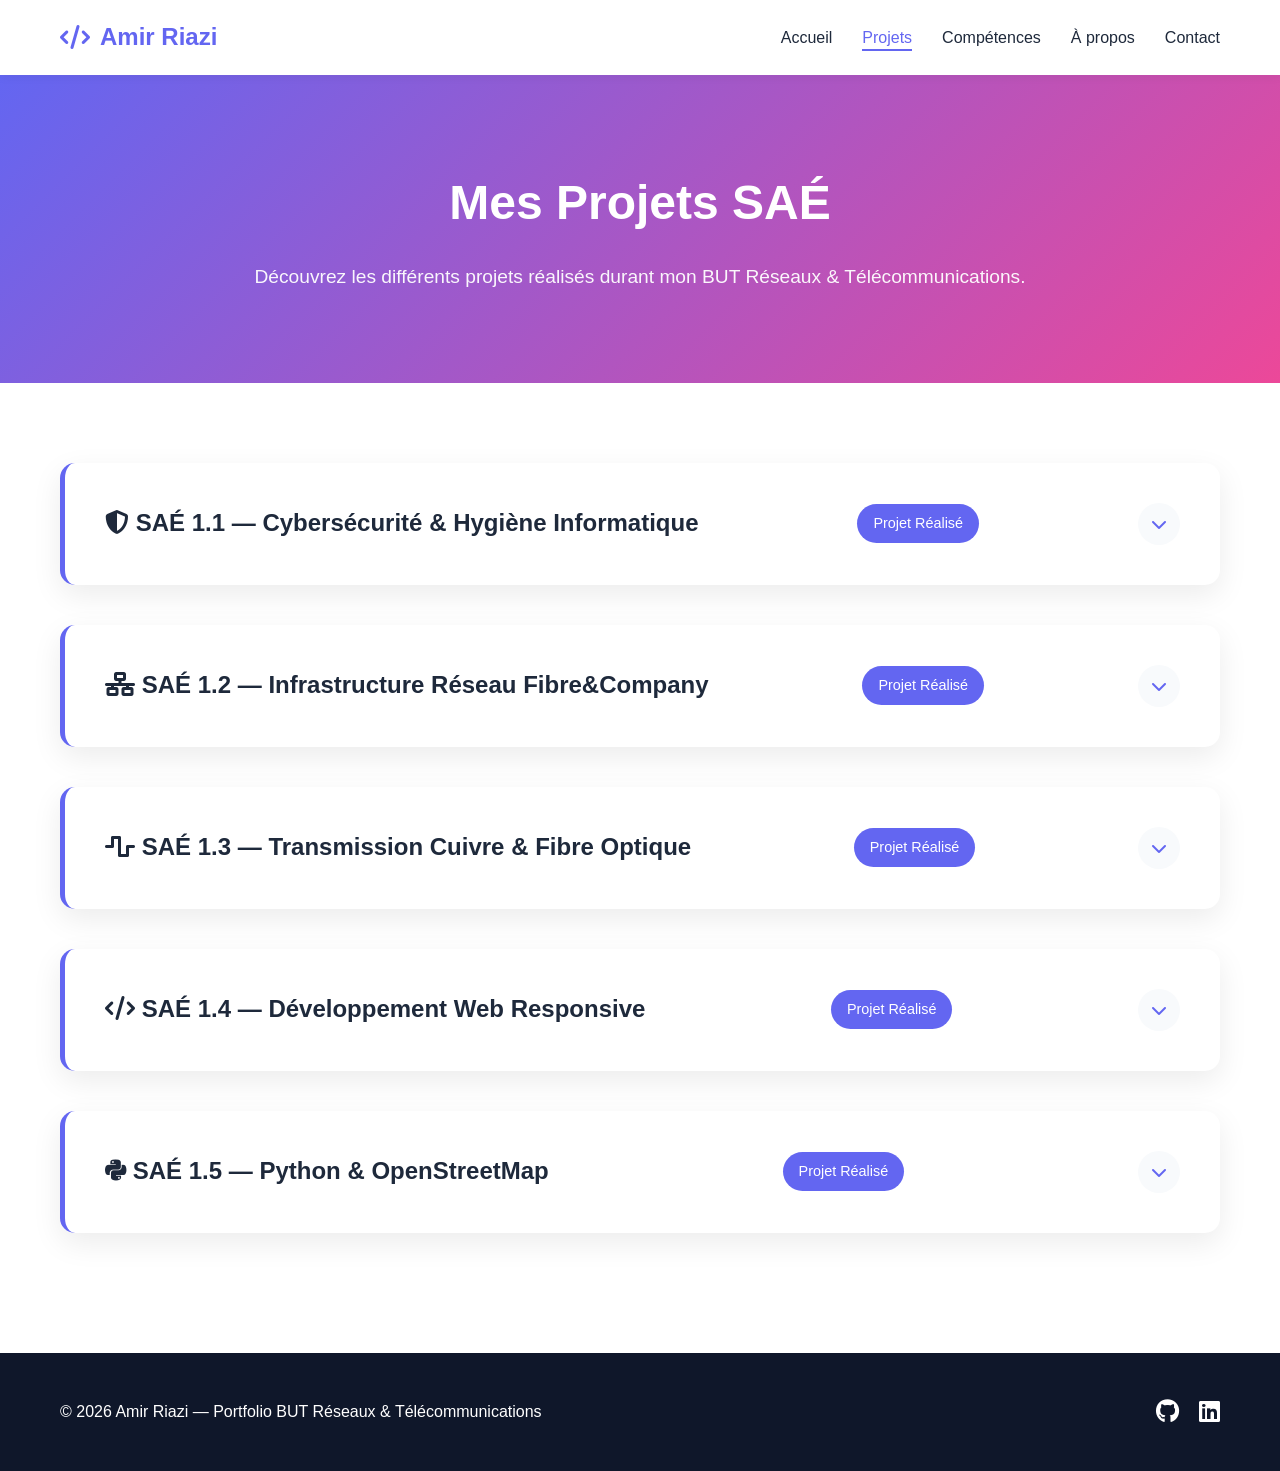
==== commit 7c8d08a4: "mise à jour1" ====
--- a/pages/projets.html
+++ b/pages/projets.html
@@ -117,7 +117,7 @@
 
               <p>
                 Comme vous pouvez le voir dans
-                <a href="#preuve1.1">la preuve 1</a>, nous avons préparé une
+                <a href="#preuve11">la preuve 1</a>, nous avons préparé une
                 présentation complète avant de passer notre oral devant la
                 classe.
               </p>
@@ -137,7 +137,7 @@
 
               <p>
                 Comme vous pouvez le voir dans
-                <a href="#preuve1.2">la preuve 2</a>, cette formation abordait
+                <a href="#preuve12">la preuve 2</a>, cette formation abordait
                 plusieurs thèmes liés à la sécurité informatique et aux bonnes
                 pratiques numériques.
               </p>
@@ -250,7 +250,7 @@
             <div class="project-gallery">
               <!-- PREUVE 1 -->
 
-              <div class="proof-item" id="preuve1.1">
+              <div class="proof-item" id="preuve11">
                 <img src="/images/11.1.webp" alt="Présentation Telnet et SSH" />
 
                 <p class="proof-text">
@@ -261,7 +261,7 @@
 
               <!-- PREUVE 2 -->
 
-              <div class="proof-item" id="preuve1.2">
+              <div class="proof-item" id="preuve12">
                 <img src="/images/11.webp" alt="Formation MOOC ANSSI" />
 
                 <p class="proof-text">
@@ -315,14 +315,13 @@
 
               <p>
                 Comme vous pouvez le voir dans
-                <a href="#preuve2.1">la preuve 1</a>, nous disposions d’un
-                schéma physique complet représentant l’infrastructure réseau du
-                projet.
+                <a href="#preuve21">la preuve 1</a>, nous disposions d’un schéma
+                physique complet représentant l’infrastructure réseau du projet.
               </p>
 
               <p>
                 Comme vous pouvez le voir dans
-                <a href="#preuve2.2">la preuve 2</a>, nous avons également
+                <a href="#preuve22">la preuve 2</a>, nous avons également
                 réalisé un schéma logique permettant de visualiser les VLANs,
                 les équipements et les communications du réseau.
               </p>
@@ -372,7 +371,7 @@
 
               <p>
                 Comme vous pouvez le voir dans
-                <a href="#preuve2.3">la preuve 3</a>, plusieurs configurations
+                <a href="#preuve23">la preuve 3</a>, plusieurs configurations
                 ont été réalisées sur les équipements Cisco et les serveurs
                 Linux durant le projet.
               </p>
@@ -397,7 +396,7 @@
 
               <p>
                 Comme vous pouvez le voir dans
-                <a href="#preuve2.4">la preuve 4</a>, une partie de la
+                <a href="#preuve24">la preuve 4</a>, une partie de la
                 configuration VLAN était manquante dans notre infrastructure.
               </p>
 
@@ -561,7 +560,7 @@
             </div>
 
             <div class="project-gallery">
-              <div class="proof-item" id="preuve2.1">
+              <div class="proof-item" id="preuve21">
                 <img src="/images/schema-physique.png" alt="Schéma physique" />
 
                 <p class="proof-text">
@@ -569,7 +568,7 @@
                 </p>
               </div>
 
-              <div class="proof-item" id="preuve2.2">
+              <div class="proof-item" id="preuve22">
                 <img src="/images/schema-logique.png" alt="Schéma logique" />
 
                 <p class="proof-text">
@@ -578,7 +577,7 @@
                 </p>
               </div>
 
-              <div class="proof-item" id="preuve2.3">
+              <div class="proof-item" id="preuve23">
                 <img
                   src="/images/configuration-reseau.png"
                   alt="Configuration réseau"
@@ -589,7 +588,7 @@
                 </p>
               </div>
 
-              <div class="proof-item" id="preuve2.4">
+              <div class="proof-item" id="preuve24">
                 <img src="/images/vlan-manquant.png" alt="VLAN manquant" />
 
                 <p class="proof-text">
@@ -641,14 +640,14 @@
 
               <p>
                 Comme vous pouvez le voir dans
-                <a href="#preuve3.1">la preuve 1</a>, nous avons utilisé
+                <a href="#preuve31">la preuve 1</a>, nous avons utilisé
                 différents appareils de mesure afin d'étudier les transmissions
                 sur fibre optique.
               </p>
 
               <p>
                 Comme vous pouvez le voir dans
-                <a href="#preuve3.2">la preuve 2</a>, nous avons également
+                <a href="#preuve32">la preuve 2</a>, nous avons également
                 réalisé des mesures sur des câbles coaxiaux.
               </p>
             </div>
@@ -689,7 +688,7 @@
 
               <p>
                 Comme vous pouvez le voir dans
-                <a href="#preuve3.3">la preuve 3</a>, cette comparaison nous a
+                <a href="#preuve33">la preuve 3</a>, cette comparaison nous a
                 permis d’identifier les principales différences entre les deux
                 technologies.
               </p>
@@ -810,7 +809,7 @@
             </div>
 
             <div class="project-gallery">
-              <div class="proof-item" id="preuve3.1">
+              <div class="proof-item" id="preuve31">
                 <img
                   src="/images/fibre-spectran.jpg"
                   alt="Mesure fibre optique"
@@ -822,7 +821,7 @@
                 </p>
               </div>
 
-              <div class="proof-item" id="preuve3.2">
+              <div class="proof-item" id="preuve32">
                 <img
                   src="/images/coaxial-spectran.jpg"
                   alt="Mesure câble coaxial"
@@ -834,7 +833,7 @@
                 </p>
               </div>
 
-              <div class="proof-item" id="preuve3.3">
+              <div class="proof-item" id="preuve33">
                 <img
                   src="/images/comparaison-fibre-cuivre.jpg"
                   alt="Comparaison fibre et coaxial"
@@ -913,9 +912,9 @@
 
               <p>
                 Comme vous pouvez le voir dans
-                <a href="#preuve4.1">la preuve 1</a>, le résultat final du
-                projet est un site web responsive développé en HTML et CSS puis
-                publié sur Internet.
+                <a href="#preuve41">la preuve 1</a>, le résultat final du projet
+                est un site web responsive développé en HTML et CSS puis publié
+                sur Internet.
               </p>
             </div>
 
@@ -942,7 +941,7 @@
 
               <p>
                 Comme vous pouvez le voir dans
-                <a href="#preuve4.2">la preuve 2</a>, une partie importante du
+                <a href="#preuve42">la preuve 2</a>, une partie importante du
                 travail concernait l’organisation du code HTML et CSS ainsi que
                 la compréhension de Flexbox et CSS Grid.
               </p>
@@ -1052,7 +1051,7 @@
             <div class="project-gallery">
               <!-- PREUVE 1 -->
 
-              <div class="proof-item" id="preuve4.1">
+              <div class="proof-item" id="preuve41">
                 <img src="/images/site-web.png" alt="Site Web Responsive" />
 
                 <p class="proof-text">
@@ -1063,7 +1062,7 @@
 
               <!-- PREUVE 2 -->
 
-              <div class="proof-item" id="preuve4.2">
+              <div class="proof-item" id="preuve42">
                 <img src="/images/code-html-css.png" alt="Code HTML CSS" />
 
                 <p class="proof-text">
@@ -1076,250 +1075,269 @@
         </div>
 
         <!-- SAE 15 -->
-
-        <div class="project-info">
-          <h3>👨‍💻 Réalisation du projet</h3>
-
-          <p>
-            Pour réaliser cette SAE, nous avons commencé par apprendre à envoyer
-            des requêtes vers les APIs OpenStreetMap afin de récupérer des
-            données géographiques au format JSON.
-          </p>
-
-          <p>
-            Nous avons ensuite développé plusieurs scripts Python permettant
-            d’analyser les données récupérées et de générer automatiquement des
-            fichiers Markdown puis HTML.
-          </p>
-
-          <p>
-            Une partie importante du projet consistait également à calculer des
-            statistiques sur les données récupérées, comme le nombre de
-            restaurants, les types de commerces ou certaines informations
-            présentes dans OpenStreetMap.
-          </p>
-
-          <p>
-            Comme vous pouvez le voir dans
-            <a href="#preuve5.1">la preuve 1</a>, nous avons développé plusieurs
-            programmes Python permettant d'automatiser le traitement des données
-            récupérées.
-          </p>
-
-          <p>
-            Comme vous pouvez le voir dans
-            <a href="#preuve5.2">la preuve 2</a>, le programme générait
-            automatiquement des pages HTML à partir des données analysées.
-          </p>
-
-          <p>
-            Comme vous pouvez le voir dans
-            <a href="#preuve5.3">la preuve 3</a>, nous avons également produit
-            des statistiques et des fichiers Markdown à partir des données
-            OpenStreetMap.
-          </p>
-        </div>
-
-        <div class="project-info">
-          <h3>⚠️ Difficultés rencontrées</h3>
-
-          <p>
-            La principale difficulté rencontrée durant cette SAE concernait la
-            programmation en Python.
-          </p>
-
-          <p>
-            Plusieurs fonctions utilisées dans le projet étaient nouvelles pour
-            moi et demandaient une bonne compréhension de leur fonctionnement.
-          </p>
-
-          <p>
-            J’ai également rencontré des difficultés pour manipuler les données
-            JSON récupérées depuis les APIs OpenStreetMap et organiser
-            correctement les informations dans le programme.
-          </p>
-
-          <p>
-            La génération automatique des fichiers HTML et Markdown demandait
-            également beaucoup de rigueur afin d’obtenir un résultat correct.
-          </p>
-
-          <p>
-            Comme il s’agissait de l’un de mes premiers projets importants en
-            Python, certaines parties du code demandaient plusieurs essais avant
-            d’obtenir le résultat attendu.
-          </p>
-        </div>
-
-        <div class="project-info">
-          <h3>🔧 Démarches de résolution</h3>
-
-          <p>
-            Pour résoudre ces difficultés, j’ai réalisé de nombreux essais afin
-            de comprendre progressivement le fonctionnement des différentes
-            fonctions Python utilisées dans le projet.
-          </p>
-
-          <p>
-            J’ai également consulté la documentation officielle ainsi que des
-            ressources disponibles sur Internet afin de mieux comprendre les
-            erreurs rencontrées.
-          </p>
-
-          <p>
-            La pratique régulière et les nombreux tests effectués m’ont permis
-            d’améliorer progressivement ma maîtrise du langage Python.
-          </p>
-
-          <p>
-            Grâce à cette démarche, j’ai réussi à terminer le projet tout en
-            développant une meilleure méthode de résolution des problèmes.
-          </p>
-        </div>
-
-        <div class="project-info">
-          <h3>📈 Apprentissages Critiques développés</h3>
-
-          <div class="ac-list">
-            <ul>
-              <li>
-                <strong
-                  >AC13.01 — Utiliser un système informatique et ses
-                  outils</strong
+        <div class="project-detail" id="sae15">
+          <div class="project-header">
+            <h2>
+              <i class="fab fa-python"></i>
+              SAÉ 1.5 — Python & OpenStreetMap
+            </h2>
+
+            <span class="status-badge">Projet Réalisé</span>
+          </div>
+
+          <div class="project-content">
+            <div class="project-info">
+              <h3>👨‍💻 Réalisation du projet</h3>
+
+              <p>
+                Pour réaliser cette SAE, nous avons commencé par apprendre à
+                envoyer des requêtes vers les APIs OpenStreetMap afin de
+                récupérer des données géographiques au format JSON.
+              </p>
+
+              <p>
+                Nous avons ensuite développé plusieurs scripts Python permettant
+                d’analyser les données récupérées et de générer automatiquement
+                des fichiers Markdown puis HTML.
+              </p>
+
+              <p>
+                Une partie importante du projet consistait également à calculer
+                des statistiques sur les données récupérées, comme le nombre de
+                restaurants, les types de commerces ou certaines informations
+                présentes dans OpenStreetMap.
+              </p>
+
+              <p>
+                Comme vous pouvez le voir dans
+                <a href="#preuve51">la preuve 1</a>, nous avons développé
+                plusieurs programmes Python permettant d'automatiser le
+                traitement des données récupérées.
+              </p>
+
+              <p>
+                Comme vous pouvez le voir dans
+                <a href="#preuve52">la preuve 2</a>, le programme générait
+                automatiquement des pages HTML à partir des données analysées.
+              </p>
+
+              <p>
+                Comme vous pouvez le voir dans
+                <a href="#preuve53">la preuve 3</a>, nous avons également
+                produit des statistiques et des fichiers Markdown à partir des
+                données OpenStreetMap.
+              </p>
+            </div>
+
+            <div class="project-info">
+              <h3>⚠️ Difficultés rencontrées</h3>
+
+              <p>
+                La principale difficulté rencontrée durant cette SAE concernait
+                la programmation en Python.
+              </p>
+
+              <p>
+                Plusieurs fonctions utilisées dans le projet étaient nouvelles
+                pour moi et demandaient une bonne compréhension de leur
+                fonctionnement.
+              </p>
+
+              <p>
+                J’ai également rencontré des difficultés pour manipuler les
+                données JSON récupérées depuis les APIs OpenStreetMap et
+                organiser correctement les informations dans le programme.
+              </p>
+
+              <p>
+                La génération automatique des fichiers HTML et Markdown
+                demandait également beaucoup de rigueur afin d’obtenir un
+                résultat correct.
+              </p>
+
+              <p>
+                Comme il s’agissait de l’un de mes premiers projets importants
+                en Python, certaines parties du code demandaient plusieurs
+                essais avant d’obtenir le résultat attendu.
+              </p>
+            </div>
+
+            <div class="project-info">
+              <h3>🔧 Démarches de résolution</h3>
+
+              <p>
+                Pour résoudre ces difficultés, j’ai réalisé de nombreux essais
+                afin de comprendre progressivement le fonctionnement des
+                différentes fonctions Python utilisées dans le projet.
+              </p>
+
+              <p>
+                J’ai également consulté la documentation officielle ainsi que
+                des ressources disponibles sur Internet afin de mieux comprendre
+                les erreurs rencontrées.
+              </p>
+
+              <p>
+                La pratique régulière et les nombreux tests effectués m’ont
+                permis d’améliorer progressivement ma maîtrise du langage
+                Python.
+              </p>
+
+              <p>
+                Grâce à cette démarche, j’ai réussi à terminer le projet tout en
+                développant une meilleure méthode de résolution des problèmes.
+              </p>
+            </div>
+
+            <div class="project-info">
+              <h3>📈 Apprentissages Critiques développés</h3>
+
+              <div class="ac-list">
+                <ul>
+                  <li>
+                    <strong
+                      >AC13.01 — Utiliser un système informatique et ses
+                      outils</strong
+                    >
+
+                    <p>
+                      Cette SAE m’a permis d’utiliser Python, Visual Studio Code
+                      et différents outils de développement pour réaliser un
+                      projet complet de traitement de données.
+                    </p>
+                  </li>
+
+                  <li>
+                    <strong
+                      >AC13.02 — Lire, exécuter, corriger et modifier un
+                      programme</strong
+                    >
+
+                    <p>
+                      J’ai appris à analyser, tester et corriger du code Python
+                      afin de résoudre les erreurs rencontrées durant le projet.
+                    </p>
+                  </li>
+
+                  <li>
+                    <strong
+                      >AC13.03 — Traduire un algorithme dans un langage
+                      donné</strong
+                    >
+
+                    <p>
+                      Cette SAE m’a permis de transformer différentes étapes de
+                      traitement de données en programmes Python fonctionnels.
+                    </p>
+                  </li>
+
+                  <li>
+                    <strong
+                      >AC13.04 — Connaître l’architecture et les technologies
+                      d’un site Web</strong
+                    >
+
+                    <p>
+                      J’ai découvert la génération automatique de pages HTML et
+                      la structure des documents web.
+                    </p>
+                  </li>
+
+                  <li>
+                    <strong
+                      >AC13.05 — Choisir les mécanismes de gestion de données
+                      adaptés au développement de l’outil</strong
+                    >
+
+                    <p>
+                      J’ai manipulé des données JSON provenant des APIs
+                      OpenStreetMap afin de produire différentes statistiques et
+                      résultats.
+                    </p>
+                  </li>
+
+                  <li>
+                    <strong
+                      >AC13.06 — S’intégrer dans un environnement propice au
+                      développement et au travail collaboratif</strong
+                    >
+
+                    <p>
+                      Cette SAE m’a permis de collaborer avec les autres membres
+                      du groupe et de partager les différentes parties du
+                      projet.
+                    </p>
+                  </li>
+                </ul>
+              </div>
+            </div>
+
+            <div class="project-info">
+              <h3>🌐 Accès au projet GitHub</h3>
+
+              <p>
+                Dans le cadre de cette SAE, nous avons développé plusieurs
+                scripts Python permettant d'exploiter les données OpenStreetMap
+                et de générer automatiquement des fichiers Markdown et HTML.
+              </p>
+
+              <p>
+                Vous pouvez consulter le projet ainsi que le code source complet
+                en cliquant sur le lien ci-dessous :
+              </p>
+
+              <p>
+                <a
+                  href="https://github.com/amir76-cell/Projet-Python-2025"
+                  target="_blank"
+                  class="project-link"
                 >
-
-                <p>
-                  Cette SAE m’a permis d’utiliser Python, Visual Studio Code et
-                  différents outils de développement pour réaliser un projet
-                  complet de traitement de données.
+                  🔗 Accéder au projet GitHub
+                </a>
+              </p>
+            </div>
+
+            <div class="project-info">
+              <h3>📸 Preuves</h3>
+
+              <p>
+                Les captures ci-dessous présentent différentes étapes du projet
+                ainsi que les résultats obtenus grâce aux programmes développés
+                en Python.
+              </p>
+            </div>
+
+            <div class="project-gallery">
+              <div class="proof-item" id="preuve51">
+                <img src="/images/python-code.png" alt="Code Python" />
+
+                <p class="proof-text">
+                  Preuve 1 — Exemple d’un programme Python développé pour
+                  récupérer et traiter les données OpenStreetMap.
                 </p>
-              </li>
-
-              <li>
-                <strong
-                  >AC13.02 — Lire, exécuter, corriger et modifier un
-                  programme</strong
-                >
-
-                <p>
-                  J’ai appris à analyser, tester et corriger du code Python afin
-                  de résoudre les erreurs rencontrées durant le projet.
+              </div>
+
+              <div class="proof-item" id="preuve52">
+                <img src="/images/html-resultat.png" alt="Résultat HTML" />
+
+                <p class="proof-text">
+                  Preuve 2 — Exemple de page HTML générée automatiquement à
+                  partir des données récupérées.
                 </p>
-              </li>
-
-              <li>
-                <strong
-                  >AC13.03 — Traduire un algorithme dans un langage
-                  donné</strong
-                >
-
-                <p>
-                  Cette SAE m’a permis de transformer différentes étapes de
-                  traitement de données en programmes Python fonctionnels.
+              </div>
+
+              <div class="proof-item" id="preuve53">
+                <img
+                  src="/images/statistiques-osm.png"
+                  alt="Statistiques OSM"
+                />
+
+                <p class="proof-text">
+                  Preuve 3 — Exemple de statistiques et de résultats produits à
+                  partir des données OpenStreetMap.
                 </p>
-              </li>
-
-              <li>
-                <strong
-                  >AC13.04 — Connaître l’architecture et les technologies d’un
-                  site Web</strong
-                >
-
-                <p>
-                  J’ai découvert la génération automatique de pages HTML et la
-                  structure des documents web.
-                </p>
-              </li>
-
-              <li>
-                <strong
-                  >AC13.05 — Choisir les mécanismes de gestion de données
-                  adaptés au développement de l’outil</strong
-                >
-
-                <p>
-                  J’ai manipulé des données JSON provenant des APIs
-                  OpenStreetMap afin de produire différentes statistiques et
-                  résultats.
-                </p>
-              </li>
-
-              <li>
-                <strong
-                  >AC13.06 — S’intégrer dans un environnement propice au
-                  développement et au travail collaboratif</strong
-                >
-
-                <p>
-                  Cette SAE m’a permis de collaborer avec les autres membres du
-                  groupe et de partager les différentes parties du projet.
-                </p>
-              </li>
-            </ul>
-          </div>
-        </div>
-
-        <div class="project-info">
-          <h3>🌐 Accès au projet GitHub</h3>
-
-          <p>
-            Dans le cadre de cette SAE, nous avons développé plusieurs scripts
-            Python permettant d'exploiter les données OpenStreetMap et de
-            générer automatiquement des fichiers Markdown et HTML.
-          </p>
-
-          <p>
-            Vous pouvez consulter le projet ainsi que le code source complet en
-            cliquant sur le lien ci-dessous :
-          </p>
-
-          <p>
-            <a
-              href="https://github.com/amir76-cell/Projet-Python-2025"
-              target="_blank"
-              class="project-link"
-            >
-              🔗 Accéder au projet GitHub
-            </a>
-          </p>
-        </div>
-
-        <div class="project-info">
-          <h3>📸 Preuves</h3>
-
-          <p>
-            Les captures ci-dessous présentent différentes étapes du projet
-            ainsi que les résultats obtenus grâce aux programmes développés en
-            Python.
-          </p>
-        </div>
-
-        <div class="project-gallery">
-          <div class="proof-item" id="preuve5.1">
-            <img src="/images/python-code.png" alt="Code Python" />
-
-            <p class="proof-text">
-              Preuve 1 — Exemple d’un programme Python développé pour récupérer
-              et traiter les données OpenStreetMap.
-            </p>
-          </div>
-
-          <div class="proof-item" id="preuve5.2">
-            <img src="/images/html-resultat.png" alt="Résultat HTML" />
-
-            <p class="proof-text">
-              Preuve 2 — Exemple de page HTML générée automatiquement à partir
-              des données récupérées.
-            </p>
-          </div>
-
-          <div class="proof-item" id="preuve5.3">
-            <img src="/images/statistiques-osm.png" alt="Statistiques OSM" />
-
-            <p class="proof-text">
-              Preuve 3 — Exemple de statistiques et de résultats produits à
-              partir des données OpenStreetMap.
-            </p>
+              </div>
+            </div>
           </div>
         </div>
       </div>
